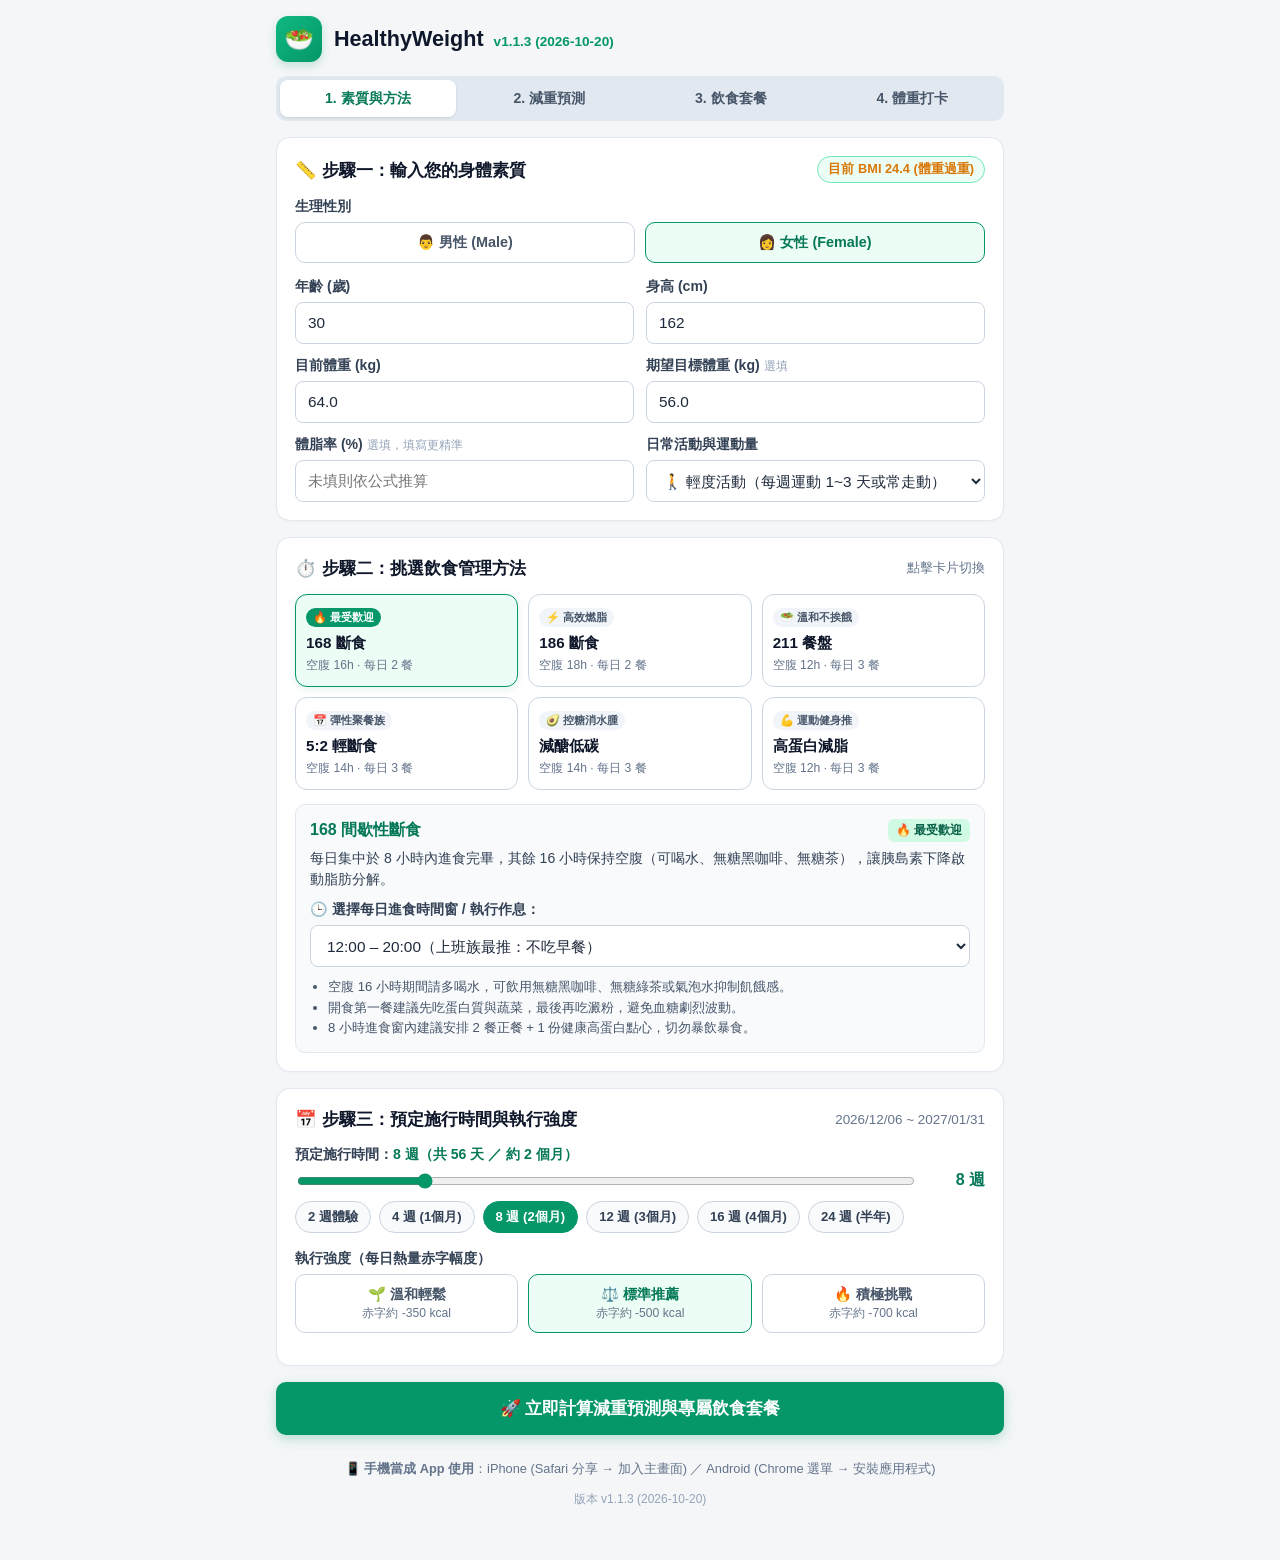
==== web/index.html @ 0891aa1e "style: 精簡首頁頂部標題為 HealthyWeight 加版本號 (v1.1.3)" ====
<!DOCTYPE html>
<html lang="zh-Hant">
<head>
  <meta charset="UTF-8" />
  <meta name="viewport" content="width=device-width, initial-scale=1, viewport-fit=cover" />
  <meta name="theme-color" content="#059669" />
  <meta name="apple-mobile-web-app-capable" content="yes" />
  <meta name="apple-mobile-web-app-status-bar-style" content="default" />
  <meta name="description" content="個人化體重飲食管理 App — 輸入身體素質、選擇 168 斷食等飲食法與施行時間，精算減重目標與多元外食自煮套餐" />
  <title>體重飲食管理 HealthyWeight</title>
  <link rel="manifest" href="manifest.webmanifest" />
  <link rel="icon" href="icon.svg" type="image/svg+xml" />
  <link rel="apple-touch-icon" href="icon.svg" />
  <link rel="stylesheet" href="css/app.css" />
</head>
<body>
  <div id="loading" class="loading-overlay hidden">載入飲食資料庫中…</div>

  <div class="app">
    <!-- 頂部品牌與導覽列 -->
    <header class="top-bar">
      <div class="brand-row">
        <div class="brand-logo">🥗</div>
        <div>
          <h1 class="brand-title">HealthyWeight <span id="header-version" class="brand-sub">v1.1.3</span></h1>
        </div>
      </div>

      <nav class="nav-tabs" aria-label="功能切換">
        <button type="button" class="nav-tab active" data-tab="setup">1. 素質與方法</button>
        <button type="button" class="nav-tab" data-tab="result">2. 減重預測</button>
        <button type="button" class="nav-tab" data-tab="meals">3. 飲食套餐</button>
        <button type="button" class="nav-tab" data-tab="tracker">4. 體重打卡</button>
      </nav>
    </header>

    <!-- ==================== 畫面 1：輸入身體素質與挑選飲食方法 ==================== -->
    <section id="screen-setup" class="screen">
      <!-- 卡片 A：使用者身體素質 -->
      <div class="card">
        <div class="card-title-row">
          <h2 class="card-title">📏 步驟一：輸入您的身體素質</h2>
          <span id="live-bmi-badge" class="status-badge">BMI --</span>
        </div>

        <label class="field-label">生理性別</label>
        <div class="toggle-row">
          <label>
            <input type="radio" name="gender" value="male" />
            <span class="toggle-card">👨 男性 (Male)</span>
          </label>
          <label>
            <input type="radio" name="gender" value="female" checked />
            <span class="toggle-card">👩 女性 (Female)</span>
          </label>
        </div>

        <div class="form-grid-2">
          <div class="field-group">
            <label class="field-label" for="input-age">年齡 (歲)</label>
            <input type="number" id="input-age" class="text-input" min="14" max="95" value="30" />
          </div>
          <div class="field-group">
            <label class="field-label" for="input-height">身高 (cm)</label>
            <input type="number" id="input-height" class="text-input" min="120" max="220" step="0.5" value="162" />
          </div>
          <div class="field-group">
            <label class="field-label" for="input-weight">目前體重 (kg)</label>
            <input type="number" id="input-weight" class="text-input" min="35" max="200" step="0.1" value="64.0" />
          </div>
          <div class="field-group">
            <label class="field-label" for="input-target-weight">期望目標體重 (kg) <span class="opt-tag">選填</span></label>
            <input type="number" id="input-target-weight" class="text-input" min="35" max="180" step="0.1" value="56.0" placeholder="例如 56" />
          </div>
        </div>

        <div class="form-grid-2" style="margin-top: 12px">
          <div class="field-group">
            <label class="field-label" for="input-bodyfat">體脂率 (%) <span class="opt-tag">選填，填寫更精準</span></label>
            <input type="number" id="input-bodyfat" class="text-input" min="5" max="60" step="0.5" placeholder="未填則依公式推算" />
          </div>
          <div class="field-group">
            <label class="field-label" for="select-activity">日常活動與運動量</label>
            <select id="select-activity" class="select-input">
              <option value="1.2">🪑 久坐不動（辦公室工作、幾乎不運動）</option>
              <option value="1.375" selected>🚶 輕度活動（每週運動 1~3 天或常走動）</option>
              <option value="1.55">🏃 中度運動（每週運動 3~5 天）</option>
              <option value="1.725">🏋️ 高度運動（每週高強度訓練 6~7 天）</option>
              <option value="1.9">🔥 極高強度（勞力工作或每日雙倍訓練）</option>
            </select>
          </div>
        </div>
      </div>

      <!-- 卡片 B：挑選飲食管理方法 -->
      <div class="card">
        <div class="card-title-row">
          <h2 class="card-title">⏱️ 步驟二：挑選飲食管理方法</h2>
          <span class="hint-text">點擊卡片切換</span>
        </div>

        <div id="method-cards-grid" class="method-cards-grid">
          <!-- 由 JS 動態渲染 6 大飲食法卡片 (168, 186, 211, 5:2, 低碳, 高蛋白) -->
        </div>

        <!-- 所選飲食法詳細說明與進食時間窗選擇 -->
        <div id="method-detail-box" class="method-detail-box">
          <div class="method-detail-header">
            <span id="method-detail-title" class="method-detail-title">168 間歇性斷食</span>
            <span id="method-detail-badge" class="method-badge">🔥 最受歡迎</span>
          </div>
          <p id="method-detail-summary" class="method-detail-summary"></p>

          <div class="field-group" style="margin-top:10px">
            <label class="field-label" for="select-eating-window">🕒 選擇每日進食時間窗 / 執行作息：</label>
            <select id="select-eating-window" class="select-input"></select>
          </div>

          <ul id="method-tips-list" class="method-tips-list"></ul>
        </div>
      </div>

      <!-- 卡片 C：預定施行時間與減重強度 -->
      <div class="card">
        <div class="card-title-row">
          <h2 class="card-title">📅 步驟三：預定施行時間與執行強度</h2>
          <span id="duration-date-range" class="pool-text" style="margin:0"></span>
        </div>

        <label class="field-label" for="duration-slider">預定施行時間：<strong id="duration-label-text" class="highlight-num">8 週（約 56 天 / 2 個月）</strong></label>
        <div class="slider-row">
          <input type="range" id="duration-slider" min="1" max="36" value="8" step="1" />
          <span id="duration-weeks-badge">8 週</span>
        </div>

        <div class="preset-row" style="margin-top: 10px; margin-bottom: 16px">
          <button type="button" class="duration-chip" data-weeks="2">2 週體驗</button>
          <button type="button" class="duration-chip" data-weeks="4">4 週 (1個月)</button>
          <button type="button" class="duration-chip active" data-weeks="8">8 週 (2個月)</button>
          <button type="button" class="duration-chip" data-weeks="12">12 週 (3個月)</button>
          <button type="button" class="duration-chip" data-weeks="16">16 週 (4個月)</button>
          <button type="button" class="duration-chip" data-weeks="24">24 週 (半年)</button>
        </div>

        <label class="field-label">執行強度（每日熱量赤字幅度）</label>
        <div class="toggle-row toggle-row-3">
          <label>
            <input type="radio" name="intensity" value="gentle" />
            <span class="toggle-card">🌱 溫和輕鬆<br /><small>赤字約 -350 kcal</small></span>
          </label>
          <label>
            <input type="radio" name="intensity" value="standard" checked />
            <span class="toggle-card">⚖️ 標準推薦<br /><small>赤字約 -500 kcal</small></span>
          </label>
          <label>
            <input type="radio" name="intensity" value="aggressive" />
            <span class="toggle-card">🔥 積極挑戰<br /><small>赤字約 -700 kcal</small></span>
          </label>
        </div>
      </div>

      <button type="button" id="calculate-btn" class="btn-primary btn-large">
        🚀 立即計算減重預測與專屬飲食套餐
      </button>
    </section>

    <!-- ==================== 畫面 2：減重數值預測與代謝分析 ==================== -->
    <section id="screen-result" class="screen hidden">
      <!-- 頂部核心成果英雄卡 -->
      <div class="hero-result-card">
        <div class="hero-top-row">
          <span id="res-method-pill" class="hero-pill">168 間歇性斷食 · 施行 8 週</span>
          <button type="button" id="edit-profile-btn" class="btn-ghost-light">✏️ 修改條件</button>
        </div>

        <div class="hero-main-grid">
          <div class="hero-stat-main">
            <span class="hero-label">預定時間預計可減重</span>
            <div id="res-weight-loss" class="hero-big-number">-4.2 kg</div>
            <span id="res-weight-change-text" class="hero-sub">64.0 kg ➔ 59.8 kg</span>
          </div>

          <div class="hero-stat-side">
            <div class="hero-mini-item">
              <span class="mini-label">BMI 體態變化</span>
              <strong id="res-bmi-change" class="mini-val">24.4 ➔ 22.8</strong>
            </div>
            <div class="hero-mini-item">
              <span class="mini-label">預計減少腰圍 / 體脂</span>
              <strong id="res-waist-change" class="mini-val">約 -4.0 cm</strong>
            </div>
            <div class="hero-mini-item">
              <span class="mini-label">距離目標體重評估</span>
              <strong id="res-goal-eta" class="mini-val">--</strong>
            </div>
          </div>
        </div>
      </div>

      <!-- 四大關鍵代謝數據卡片 -->
      <div class="metrics-grid-4">
        <div class="metric-card">
          <span class="metric-label">🔥 基礎代謝 (BMR)</span>
          <strong id="res-bmr" class="metric-value">1,350</strong>
          <span class="metric-unit">kcal / 日 (躺著也消耗)</span>
        </div>
        <div class="metric-card">
          <span class="metric-label">⚡ 每日總消耗 (TDEE)</span>
          <strong id="res-tdee" class="metric-value">1,856</strong>
          <span class="metric-unit">kcal / 日 (維持體重)</span>
        </div>
        <div class="metric-card highlight">
          <span class="metric-label">🎯 建議每日攝取</span>
          <strong id="res-target-kcal" class="metric-value">1,380</strong>
          <span id="res-deficit-tag" class="metric-unit">每日赤字 -476 kcal</span>
        </div>
        <div class="metric-card">
          <span class="metric-label">💧 建議每日飲水</span>
          <strong id="res-water" class="metric-value">2,240</strong>
          <span id="res-water-cups" class="metric-unit">ml / 日 (約 8 杯水)</span>
        </div>
      </div>

      <div id="res-safety-notice" class="safety-banner hidden"></div>

      <!-- 24小時斷食與進食時間軸卡片 -->
      <div class="card">
        <div class="card-title-row">
          <h2 class="card-title">🕒 一日 24 小時斷食與進食作息時間軸</h2>
          <span id="fasting-live-status" class="status-badge">目前時段狀態</span>
        </div>
        <p id="res-window-desc" class="pool-text" style="margin-top:0"></p>
        <div id="timeline-bar" class="timeline-bar"></div>
        <div class="timeline-ticks">
          <span>00:00</span>
          <span>06:00</span>
          <span>12:00</span>
          <span>18:00</span>
          <span>24:00</span>
        </div>
      </div>

      <!-- 三大營養素分配卡片 -->
      <div class="card">
        <div class="card-title-row">
          <h2 class="card-title">🥩 每日三大營養素 (Macros) 建議攝取目標</h2>
          <span id="res-macro-ratio-text" class="pool-text" style="margin:0">P 30% / C 40% / F 30%</span>
        </div>

        <div class="macro-bars">
          <div class="macro-row">
            <div class="macro-info">
              <span class="macro-name">🥩 蛋白質 (Protein) — 保肌燃脂關鍵</span>
              <strong id="res-macro-p" class="macro-grams">104 g (416 kcal)</strong>
            </div>
            <div class="progress-track"><div id="bar-macro-p" class="progress-fill fill-p" style="width:30%"></div></div>
          </div>

          <div class="macro-row">
            <div class="macro-info">
              <span class="macro-name">🍠 碳水化合物 (Carbs) — 優選原型全穀</span>
              <strong id="res-macro-c" class="macro-grams">138 g (552 kcal)</strong>
            </div>
            <div class="progress-track"><div id="bar-macro-c" class="progress-fill fill-c" style="width:40%"></div></div>
          </div>

          <div class="macro-row">
            <div class="macro-info">
              <span class="macro-name">🥑 健康脂肪 (Fat) — 荷爾蒙與飽足感</span>
              <strong id="res-macro-f" class="macro-grams">46 g (414 kcal)</strong>
            </div>
            <div class="progress-track"><div id="bar-macro-f" class="progress-fill fill-f" style="width:30%"></div></div>
          </div>
        </div>
      </div>

      <!-- 階段性減重曲線預測圖與週次里程碑 -->
      <div class="card">
        <div class="card-title-row">
          <h2 class="card-title">📉 預定時間體重下降預測曲線</h2>
          <span class="pool-text" style="margin:0">含初期肝醣水分排出與穩定減脂期模擬</span>
        </div>
        <div id="weight-chart-container" class="chart-container"></div>

        <details class="milestone-details">
          <summary>📋 展開查看逐週體重里程碑明細表</summary>
          <div class="table-scroll">
            <table class="milestone-table">
              <thead>
                <tr>
                  <th>週次</th>
                  <th>預計日期</th>
                  <th>預估體重</th>
                  <th>累計減重</th>
                  <th>預估 BMI</th>
                </tr>
              </thead>
              <tbody id="milestone-tbody"></tbody>
            </table>
          </div>
        </details>
      </div>

      <div class="btn-row">
        <button type="button" id="back-to-setup-btn" class="btn-secondary">⬅️ 重新調整條件</button>
        <button type="button" id="go-to-meals-btn" class="btn-primary">🍱 查看推薦飲食套餐 ➡️</button>
      </div>
    </section>

    <!-- ==================== 畫面 3：多種飲食套餐選擇與自由混搭 ==================== -->
    <section id="screen-meals" class="screen hidden">
      <!-- 📸 AI 拍照與外食熱量計算卡片 -->
      <div class="card ai-food-card">
        <div class="card-title-row">
          <div>
            <h2 class="card-title">📸 同事外食／聚餐救星：AI 拍照算卡路里</h2>
            <p class="pool-text" style="margin:3px 0 0">外食無法照套餐吃？拍下眼前的便當、聚餐或直接輸入菜名，AI 立即精算熱量並給您當下減脂微調與下一餐補救建議！</p>
          </div>
          <span class="status-badge">🤖 Gemini Vision AI</span>
        </div>

        <!-- 拍照與相簿上傳按鈕列 -->
        <input type="file" id="ai-camera-input" class="hidden" accept="image/*" capture="environment" />
        <input type="file" id="ai-gallery-input" class="hidden" accept="image/*" />

        <div class="ai-upload-row">
          <button type="button" id="ai-camera-btn" class="btn-primary ai-upload-btn">
            📷 開啟相機拍照
          </button>
          <button type="button" id="ai-gallery-btn" class="btn-secondary ai-upload-btn">
            🖼️ 從相簿選照片
          </button>
        </div>

        <!-- 即時相機觀景窗 (WebRTC getUserMedia) -->
        <div id="ai-camera-live-wrap" class="ai-camera-live-wrap hidden">
          <video id="ai-camera-video" autoplay playsinline muted></video>
          <div class="ai-camera-controls">
            <button type="button" id="ai-switch-cam-btn" class="btn-secondary ai-cam-ctrl-btn">🔄 切換鏡頭</button>
            <button type="button" id="ai-snap-btn" class="btn-primary ai-cam-snap-btn">📸 拍下餐點</button>
            <button type="button" id="ai-close-cam-btn" class="btn-secondary ai-cam-ctrl-btn">✕ 關閉</button>
          </div>
        </div>

        <!-- 照片預覽區 -->
        <div id="ai-image-preview-wrap" class="ai-image-preview-wrap hidden">
          <img id="ai-image-preview" src="" alt="餐點預覽圖" />
          <button type="button" id="ai-remove-image-btn" class="ai-remove-img-btn">✕ 移除照片</button>
        </div>

        <!-- 文字補充或無照片直接描述外食 -->
        <div class="field-group" style="margin-top:12px">
          <label class="field-label" for="ai-food-note">💬 補充說明外食內容（或沒拍照直接輸入菜色與份量）：</label>
          <input type="text" id="ai-food-note" class="text-input" placeholder="例如：跟同事吃泰式簡餐，打拋豬飯吃一半、炸雞去皮、配無糖綠茶" />
        </div>

        <div class="preset-row" style="margin-top:8px;margin-bottom:12px">
          <button type="button" class="preset-chip ai-quick-note" data-note="台式炸排骨便當（白飯只吃一半、排骨去皮、配三樣炒青菜）">🍱 排骨便當飯半碗</button>
          <button type="button" class="preset-chip ai-quick-note" data-note="同事聚餐日式涮涮鍋（梅花豬肉一盤、大量蔬菜豆腐、不吃加工火鍋料、冬粉半把）">🍲 聚餐涮涮鍋</button>
          <button type="button" class="preset-chip ai-quick-note" data-note="紅燒牛肉麵一碗（湯只喝三口、加點燙青菜與滷海帶豆干）">🍜 牛肉麵不喝湯</button>
          <button type="button" class="preset-chip ai-quick-note" data-note="早餐店里肌豬排蛋吐司不抹美乃滋＋大杯無糖豆漿">🥪 早餐店豬排蛋</button>
        </div>

        <button type="button" id="ai-analyze-btn" class="btn-primary" style="width:100%">
          ✨ 立即請 AI 分析這餐熱量與外食調整建議
        </button>

        <!-- AI 分析載入狀態 -->
        <div id="ai-loading-box" class="ai-loading-box hidden">
          <span class="ai-spinner"></span>
          <span id="ai-loading-text">🤖 AI 營養師正在辨識食物品項與估算熱量中（約 2~4 秒）…</span>
        </div>

        <!-- AI 分析錯誤提示 -->
        <div id="ai-error-box" class="safety-banner hidden" style="margin-top:12px;margin-bottom:0"></div>

        <!-- AI 分析結果面板 -->
        <div id="ai-result-panel" class="ai-result-panel hidden">
          <div class="ai-result-header">
            <div>
              <span id="ai-res-fit" class="ai-fit-badge">🟡 需微調份量</span>
              <h3 id="ai-res-title" class="ai-res-title">外食餐點分析</h3>
            </div>
            <div class="plan-kcal-badge">
              <span id="ai-res-kcal" class="plan-kcal-num">0 kcal</span>
              <span id="ai-res-pct" class="plan-macro-sub">佔今日目標 0%</span>
            </div>
          </div>

          <div class="ai-macro-grid">
            <div class="ai-macro-box">
              <span>🥩 蛋白質</span>
              <strong id="ai-res-p">0g</strong>
            </div>
            <div class="ai-macro-box">
              <span>🍠 碳水化合物</span>
              <strong id="ai-res-c">0g</strong>
            </div>
            <div class="ai-macro-box">
              <span>🥑 脂肪</span>
              <strong id="ai-res-f">0g</strong>
            </div>
          </div>

          <!-- 逐項食物明細 -->
          <div class="ai-items-wrap">
            <div class="sub-heading" style="margin-top:0">🔍 AI 辨識食材與熱量拆解：</div>
            <div id="ai-res-items" class="ai-items-list"></div>
          </div>

          <!-- AI 當下減脂微調與下一餐補救建議 -->
          <div class="ai-advice-box">
            <div class="ai-advice-item">
              <strong>💡 當下聰明吃法微調：</strong>
              <p id="ai-res-coach-tip"></p>
            </div>
            <div class="ai-advice-item" style="margin-top:8px">
              <strong>🍽️ 下一餐補救與今日剩餘配額建議：</strong>
              <p id="ai-res-next-meal"></p>
            </div>
          </div>

          <div class="plan-actions-row">
            <button type="button" id="ai-add-to-tray-btn" class="btn-secondary">
              ➕ 加入下方「今日餐盤累計」
            </button>
            <button type="button" id="ai-add-to-log-btn" class="btn-primary">
              ✍️ 帶入今日體重飲食打卡
            </button>
          </div>
        </div>

        <!-- API 金鑰與歷史紀錄折疊區 -->
        <div class="ai-footer-row">
          <details class="ai-settings-details">
            <summary>🔑 API 金鑰設定與最近外食分析紀錄</summary>
            <div class="ai-settings-body">
              <label class="field-label" for="ai-api-key-input">Gemini API Key（已內建預設金鑰，亦可自行更換並存於此裝置）：</label>
              <div class="ai-key-row">
                <input type="password" id="ai-api-key-input" class="text-input" placeholder="已自動啟用預設 API Key（若需更換請貼上）" />
                <button type="button" id="ai-save-key-btn" class="btn-secondary">儲存金鑰</button>
              </div>
              <p id="ai-key-status" class="pool-text" style="margin:6px 0 10px">✅ 目前已啟用內建 API Key，可直接拍照或輸入文字分析。</p>

              <div class="sub-heading">🕘 最近 AI 外食分析紀錄（點擊可重新載入）：</div>
              <div id="ai-history-list" class="ai-history-list"></div>
            </div>
          </details>
        </div>
      </div>

      <div class="card meal-header-card">
        <div class="meal-header-top">
          <div>
            <h2 class="card-title" style="margin-bottom:4px">🍱 專屬減脂飲食套餐推薦</h2>
            <p id="meal-target-summary" class="pool-text" style="margin:0">
              依據您的目標熱量 <strong>1,380 kcal</strong> 與 <strong>168 斷食</strong> 為您自動換算份量建議
            </p>
          </div>
          <button type="button" id="random-meal-btn" class="btn-secondary">🎲 隨機換一組</button>
        </div>

        <!-- 套餐分類篩選器 -->
        <div class="category-filter-row" id="meal-category-filters">
          <button type="button" class="cat-chip active" data-cat="recommended">⭐ 適合此飲食法</button>
          <button type="button" class="cat-chip" data-cat="all">全部套餐</button>
          <button type="button" class="cat-chip" data-cat="convenience">🏪 超商外食</button>
          <button type="button" class="cat-chip" data-cat="eatout">🍱 便當/滷味</button>
          <button type="button" class="cat-chip" data-cat="homecook">🍳 自煮料理</button>
          <button type="button" class="cat-chip" data-cat="veggie">🌱 蔬食高纖</button>
        </div>
      </div>

      <!-- 套餐卡片列表 -->
      <div id="meal-plans-list" class="meal-plans-list"></div>

      <!-- 自由混搭一日餐盤計算機 -->
      <div class="card">
        <div class="card-title-row">
          <h2 class="card-title">🔧 自訂自由混搭一日餐盤（即時算熱量）</h2>
          <button type="button" id="clear-custom-meal-btn" class="btn-ghost">清空重選</button>
        </div>
        <p class="pool-text" style="margin-top:0">不吃固定套餐？點選下方常見台灣外食／超商單品，自由湊出符合您今日目標熱量的組合：</p>

        <div class="custom-builder-summary">
          <div>
            <span>已選總熱量：</span>
            <strong id="custom-total-kcal" class="highlight-num">0</strong>
            <span id="custom-target-compare"> / 目標 1380 kcal</span>
          </div>
          <div class="custom-macro-pills">
            <span id="custom-total-p">蛋白質 0g</span>
            <span id="custom-total-c">碳水 0g</span>
            <span id="custom-total-f">脂肪 0g</span>
          </div>
        </div>

        <div class="custom-food-sections">
          <div>
            <h3 class="sub-heading">🥩 優質蛋白質（點擊加入 +1）</h3>
            <div id="custom-proteins-list" class="food-chip-grid"></div>
          </div>
          <div>
            <h3 class="sub-heading">🍠 複合好澱粉與水果（點擊加入 +1）</h3>
            <div id="custom-carbs-list" class="food-chip-grid"></div>
          </div>
          <div>
            <h3 class="sub-heading">🥗 蔬菜、高纖與好油脂（點擊加入 +1）</h3>
            <div id="custom-veggies-list" class="food-chip-grid"></div>
          </div>
        </div>

        <div id="custom-selected-tray" class="custom-selected-tray hidden">
          <div class="tray-title">🍽️ 目前餐盤已選清單（點擊項目可移除）：</div>
          <div id="custom-tray-items" class="tray-items"></div>
        </div>
      </div>
    </section>

    <!-- ==================== 畫面 4：每日體重與飲食打卡追蹤 ==================== -->
    <section id="screen-tracker" class="screen hidden">
      <div class="card">
        <div class="card-title-row">
          <h2 class="card-title">📊 每日體重與飲食執行打卡</h2>
          <span class="pool-text" style="margin:0">資料自動保存在此裝置瀏覽器</span>
        </div>

        <div class="form-grid-3">
          <div class="field-group">
            <label class="field-label" for="log-date">日期</label>
            <input type="date" id="log-date" class="text-input" />
          </div>
          <div class="field-group">
            <label class="field-label" for="log-weight">當日體重 (kg)</label>
            <input type="number" id="log-weight" class="text-input" step="0.1" min="30" max="200" placeholder="例如 63.5" />
          </div>
          <div class="field-group">
            <label class="field-label" for="log-status">飲食/斷食執行狀況</label>
            <select id="log-status" class="select-input">
              <option value="✅ 完美達標">✅ 完美達標（完成斷食與控卡）</option>
              <option value="👍 大致達標">👍 大致達標（微幅超標但健康）</option>
              <option value="🎉 聚餐彈性日">🎉 聚餐彈性日（開心聚餐明日繼續）</option>
            </select>
          </div>
        </div>

        <div class="field-group" style="margin-top:10px">
          <label class="field-label" for="log-note">飲食備忘 / 今日吃了哪套菜單（選填）</label>
          <input type="text" id="log-note" class="text-input" placeholder="例如：168超商套餐A、喝水 2500ml、快走30分鐘" />
        </div>

        <button type="button" id="add-log-btn" class="btn-primary" style="width:100%;margin-top:12px">
          ➕ 儲存今日體重與飲食紀錄
        </button>
      </div>

      <div class="card">
        <div class="card-title-row">
          <h2 class="card-title">🗂️ 歷史打卡紀錄</h2>
          <button type="button" id="clear-logs-btn" class="btn-ghost">🗑️ 清除全部紀錄</button>
        </div>
        <div id="tracker-stats-summary" class="tracker-stats-summary"></div>
        <div id="tracker-logs-list" class="tracker-logs-list"></div>
      </div>
    </section>

    <!-- 採買清單彈窗 Modal -->
    <div id="shopping-modal" class="modal-backdrop hidden">
      <div class="modal-card">
        <div class="modal-header">
          <h3 id="modal-plan-title" style="margin:0">🛒 套餐採買與外食準備清單</h3>
          <button type="button" id="modal-close-btn" class="btn-ghost">✕</button>
        </div>
        <p class="pool-text">勾選您已準備好的食材，或點擊下方按鈕複製到手機備忘錄／LINE：</p>
        <ul id="modal-shopping-list" class="shopping-checklist"></ul>
        <div class="btn-row">
          <button type="button" id="copy-shopping-btn" class="btn-primary">📋 複製採買清單文字</button>
          <button type="button" id="modal-ok-btn" class="btn-secondary">關閉</button>
        </div>
      </div>
    </div>

    <footer class="footer">
      <p class="install-hint">
        📱 <strong>手機當成 App 使用</strong>：iPhone (Safari 分享 → 加入主畫面) ／ Android (Chrome 選單 → 安裝應用程式)
      </p>
      <p id="app-version" class="app-version"></p>
    </footer>
  </div>

  <script type="module" src="js/app.js?v=1.1.3"></script>
</body>
</html>
---- web/css/app.css ----
:root {
  --bg: #f4f6f8;
  --card: #ffffff;
  --text: #1e293b;
  --muted: #64748b;
  --primary: #059669;
  --primary-dark: #047857;
  --primary-light: #ecfdf5;
  --primary-border: #6ee7b7;
  --accent: #2563eb;
  --border: #e2e8f0;
  --warn-bg: #fffbeb;
  --warn-fg: #b45309;
  --ok-bg: #dcfce7;
  --ok-fg: #15803d;
}

* {
  box-sizing: border-box;
}

html,
body {
  margin: 0;
  padding: 0;
  min-height: 100%;
  font-family: -apple-system, BlinkMacSystemFont, 'Segoe UI', 'Microsoft JhengHei', sans-serif;
  background: var(--bg);
  color: var(--text);
  -webkit-tap-highlight-color: transparent;
}

.hidden {
  display: none !important;
}

.app {
  max-width: 760px;
  margin: 0 auto;
  padding: 16px 16px 40px;
  min-height: 100dvh;
}

/* 頂部標題與導覽列 */
.top-bar {
  margin-bottom: 16px;
}

.brand-row {
  display: flex;
  align-items: center;
  gap: 12px;
  margin-bottom: 14px;
}

.brand-logo {
  width: 46px;
  height: 46px;
  border-radius: 12px;
  background: linear-gradient(135deg, #10b981, #059669);
  display: flex;
  align-items: center;
  justify-content: center;
  font-size: 1.5rem;
  box-shadow: 0 4px 10px rgba(5, 150, 105, 0.2);
}

.brand-title {
  margin: 0;
  font-size: 1.35rem;
  font-weight: 800;
  color: #0f172a;
}

.brand-sub {
  font-size: 0.85rem;
  font-weight: 600;
  color: var(--primary);
  margin-left: 4px;
}

.brand-desc {
  margin: 2px 0 0;
  font-size: 0.82rem;
  color: var(--muted);
}

.nav-tabs {
  display: grid;
  grid-template-columns: repeat(4, 1fr);
  gap: 6px;
  background: #e2e8f0;
  padding: 4px;
  border-radius: 10px;
}

.nav-tab {
  border: none;
  background: transparent;
  color: #475569;
  font-weight: 700;
  font-size: 0.88rem;
  padding: 9px 6px;
  border-radius: 8px;
  cursor: pointer;
  transition: all 0.15s ease;
}

.nav-tab.active {
  background: #ffffff;
  color: var(--primary-dark);
  box-shadow: 0 1px 3px rgba(0, 0, 0, 0.1);
}

/* 卡片通用樣式 */
.card {
  background: var(--card);
  border: 1px solid var(--border);
  border-radius: 14px;
  padding: 18px;
  margin-bottom: 16px;
  box-shadow: 0 1px 3px rgba(15, 23, 42, 0.03);
}

.compact-card {
  padding: 12px 16px;
}

.card-title-row {
  display: flex;
  justify-content: space-between;
  align-items: center;
  gap: 8px;
  margin-bottom: 14px;
  flex-wrap: wrap;
}

.card-title {
  margin: 0;
  font-size: 1.08rem;
  font-weight: 800;
  color: #0f172a;
}

.hint-text {
  font-size: 0.8rem;
  color: var(--muted);
}

.status-badge {
  font-size: 0.8rem;
  font-weight: 700;
  padding: 4px 10px;
  border-radius: 999px;
  background: var(--primary-light);
  color: var(--primary-dark);
  border: 1px solid var(--primary-border);
}

/* 預設快速晶片按鈕 */
.preset-row {
  display: flex;
  flex-wrap: wrap;
  gap: 8px;
  margin-top: 8px;
}

.preset-chip,
.duration-chip,
.cat-chip {
  border: 1px solid #cbd5e1;
  background: #f8fafc;
  color: #334155;
  font-size: 0.82rem;
  font-weight: 600;
  padding: 6px 12px;
  border-radius: 999px;
  cursor: pointer;
  transition: all 0.15s ease;
}

.preset-chip:hover,
.duration-chip:hover,
.cat-chip:hover {
  border-color: var(--primary);
  color: var(--primary-dark);
  background: var(--primary-light);
}

.duration-chip.active,
.cat-chip.active {
  background: var(--primary);
  border-color: var(--primary);
  color: #ffffff;
}

/* 表單與欄位 */
label.field-label {
  display: block;
  font-size: 0.88rem;
  font-weight: 600;
  color: #334155;
  margin-bottom: 6px;
}

.opt-tag {
  font-weight: 400;
  font-size: 0.78rem;
  color: #94a3b8;
}

.form-grid-2 {
  display: grid;
  grid-template-columns: 1fr 1fr;
  gap: 12px;
}

.form-grid-3 {
  display: grid;
  grid-template-columns: repeat(3, 1fr);
  gap: 12px;
}

@media (max-width: 560px) {
  .form-grid-2,
  .form-grid-3 {
    grid-template-columns: 1fr;
  }
  .nav-tab {
    font-size: 0.78rem;
    padding: 8px 4px;
  }
}

.text-input,
.select-input {
  width: 100%;
  height: 42px;
  padding: 0 12px;
  font-size: 0.96rem;
  border-radius: 8px;
  border: 1.5px solid #cbd5e1;
  background: #fff;
  color: var(--text);
  font-family: inherit;
}

.text-input:focus,
.select-input:focus {
  outline: none;
  border-color: var(--primary);
  box-shadow: 0 0 0 3px rgba(5, 150, 105, 0.12);
}

/* 切換卡片 Radio */
.toggle-row {
  display: grid;
  grid-template-columns: 1fr 1fr;
  gap: 10px;
  margin-bottom: 14px;
}

.toggle-row-3 {
  grid-template-columns: repeat(3, 1fr);
}

@media (max-width: 520px) {
  .toggle-row-3 {
    grid-template-columns: 1fr;
  }
}

.toggle-row input {
  position: absolute;
  opacity: 0;
  pointer-events: none;
}

.toggle-card {
  display: block;
  text-align: center;
  padding: 10px 8px;
  border-radius: 10px;
  border: 1.5px solid #cbd5e1;
  background: #fff;
  color: #475569;
  font-weight: 700;
  font-size: 0.9rem;
  cursor: pointer;
  transition: all 0.15s ease;
}

.toggle-card small {
  font-weight: 500;
  font-size: 0.76rem;
  color: #64748b;
}

.toggle-row input:checked + .toggle-card {
  background: var(--primary-light);
  border-color: var(--primary);
  color: var(--primary-dark);
}

/* 飲食管理方法 6 格卡片 */
.method-cards-grid {
  display: grid;
  grid-template-columns: repeat(3, 1fr);
  gap: 10px;
  margin-bottom: 14px;
}

@media (max-width: 600px) {
  .method-cards-grid {
    grid-template-columns: repeat(2, 1fr);
  }
}

.method-card {
  border: 1.5px solid #cbd5e1;
  border-radius: 12px;
  padding: 12px 10px;
  background: #ffffff;
  cursor: pointer;
  text-align: left;
  transition: all 0.15s ease;
  position: relative;
}

.method-card:hover {
  border-color: #34d399;
}

.method-card.active {
  background: var(--primary-light);
  border-color: var(--primary);
  box-shadow: 0 2px 8px rgba(5, 150, 105, 0.12);
}

.method-card-badge {
  display: inline-block;
  font-size: 0.7rem;
  font-weight: 700;
  padding: 2px 7px;
  border-radius: 999px;
  background: #f1f5f9;
  color: #475569;
  margin-bottom: 6px;
}

.method-card.active .method-card-badge {
  background: #059669;
  color: #ffffff;
}

.method-card-name {
  font-size: 0.95rem;
  font-weight: 800;
  color: #0f172a;
  margin-bottom: 3px;
}

.method-card-meta {
  font-size: 0.76rem;
  color: #64748b;
}

.method-detail-box {
  background: #f8fafc;
  border: 1px solid #e2e8f0;
  border-radius: 10px;
  padding: 14px;
}

.method-detail-header {
  display: flex;
  justify-content: space-between;
  align-items: center;
  margin-bottom: 6px;
}

.method-detail-title {
  font-weight: 800;
  font-size: 1rem;
  color: var(--primary-dark);
}

.method-badge {
  font-size: 0.75rem;
  font-weight: 700;
  padding: 3px 8px;
  border-radius: 6px;
  background: #d1fae5;
  color: #065f46;
}

.method-detail-summary {
  margin: 0;
  font-size: 0.88rem;
  color: #334155;
  line-height: 1.5;
}

.method-tips-list {
  margin: 10px 0 0;
  padding-left: 18px;
  font-size: 0.82rem;
  color: #475569;
  line-height: 1.55;
}

/* 滑桿 */
.slider-row {
  display: flex;
  align-items: center;
  gap: 14px;
}

.slider-row input[type='range'] {
  flex: 1;
  accent-color: var(--primary);
}

#duration-weeks-badge {
  font-weight: 800;
  color: var(--primary-dark);
  min-width: 54px;
  text-align: right;
}

.highlight-num {
  color: var(--primary-dark);
  font-weight: 800;
}

.pool-text {
  font-size: 0.84rem;
  color: var(--muted);
}

/* 按鈕 */
button {
  font-family: inherit;
  cursor: pointer;
  border-radius: 10px;
  font-size: 0.95rem;
}

.btn-primary {
  background: var(--primary);
  color: #ffffff;
  border: none;
  padding: 12px 18px;
  font-weight: 700;
  transition: background 0.15s ease;
}

.btn-primary:hover {
  background: var(--primary-dark);
}

.btn-large {
  width: 100%;
  padding: 15px 20px;
  font-size: 1.05rem;
  box-shadow: 0 4px 12px rgba(5, 150, 105, 0.25);
}

.btn-secondary {
  background: #ffffff;
  color: #334155;
  border: 1.5px solid #cbd5e1;
  padding: 10px 16px;
  font-weight: 600;
}

.btn-secondary:hover {
  background: #f8fafc;
  border-color: #94a3b8;
}

.btn-ghost {
  background: transparent;
  border: none;
  color: #64748b;
  font-weight: 600;
  padding: 6px 10px;
  font-size: 0.85rem;
}

.btn-ghost:hover {
  color: #0f172a;
  background: #f1f5f9;
}

.btn-row {
  display: grid;
  grid-template-columns: 1fr 1fr;
  gap: 12px;
  margin-top: 16px;
}

/* ==================== 畫面 2：減重預測英雄卡與指標 ==================== */
.hero-result-card {
  background: linear-gradient(135deg, #065f46 0%, #059669 60%, #10b981 100%);
  color: #ffffff;
  border-radius: 16px;
  padding: 20px;
  margin-bottom: 16px;
  box-shadow: 0 8px 20px rgba(5, 150, 105, 0.22);
}

.hero-top-row {
  display: flex;
  justify-content: space-between;
  align-items: center;
  margin-bottom: 14px;
}

.hero-pill {
  background: rgba(255, 255, 255, 0.2);
  padding: 4px 12px;
  border-radius: 999px;
  font-size: 0.82rem;
  font-weight: 700;
}

.btn-ghost-light {
  background: rgba(255, 255, 255, 0.16);
  color: #ffffff;
  border: 1px solid rgba(255, 255, 255, 0.3);
  padding: 5px 12px;
  font-size: 0.82rem;
  font-weight: 600;
}

.hero-main-grid {
  display: grid;
  grid-template-columns: 1.1fr 1fr;
  gap: 16px;
  align-items: center;
}

@media (max-width: 560px) {
  .hero-main-grid {
    grid-template-columns: 1fr;
  }
}

.hero-label {
  font-size: 0.88rem;
  opacity: 0.9;
}

.hero-big-number {
  font-size: clamp(2.2rem, 7vw, 3rem);
  font-weight: 900;
  line-height: 1.15;
  margin: 4px 0;
}

.hero-sub {
  font-size: 1rem;
  font-weight: 700;
  background: rgba(0, 0, 0, 0.18);
  padding: 4px 10px;
  border-radius: 8px;
  display: inline-block;
}

.hero-stat-side {
  display: flex;
  flex-direction: column;
  gap: 8px;
  background: rgba(255, 255, 255, 0.12);
  padding: 12px 14px;
  border-radius: 12px;
}

.hero-mini-item {
  display: flex;
  justify-content: space-between;
  align-items: center;
  font-size: 0.86rem;
}

.mini-label {
  opacity: 0.88;
}

.mini-val {
  font-weight: 800;
}

/* 4 大代謝數據網格 */
.metrics-grid-4 {
  display: grid;
  grid-template-columns: repeat(4, 1fr);
  gap: 10px;
  margin-bottom: 16px;
}

@media (max-width: 640px) {
  .metrics-grid-4 {
    grid-template-columns: repeat(2, 1fr);
  }
}

.metric-card {
  background: #ffffff;
  border: 1px solid var(--border);
  border-radius: 12px;
  padding: 12px;
  display: flex;
  flex-direction: column;
  gap: 4px;
}

.metric-card.highlight {
  border-color: var(--primary);
  background: var(--primary-light);
}

.metric-label {
  font-size: 0.78rem;
  color: var(--muted);
  font-weight: 700;
}

.metric-value {
  font-size: 1.4rem;
  font-weight: 800;
  color: #0f172a;
}

.metric-card.highlight .metric-value {
  color: var(--primary-dark);
}

.metric-unit {
  font-size: 0.75rem;
  color: #64748b;
}

.safety-banner {
  background: var(--warn-bg);
  color: var(--warn-fg);
  border: 1px solid #fcd34d;
  padding: 10px 14px;
  border-radius: 10px;
  font-size: 0.85rem;
  margin-bottom: 16px;
  line-height: 1.45;
}

/* 24 小時時間軸 */
.timeline-bar {
  display: grid;
  grid-template-columns: repeat(24, 1fr);
  gap: 2px;
  height: 32px;
  border-radius: 8px;
  overflow: hidden;
  margin: 10px 0 6px;
}

.timeline-hour {
  display: flex;
  align-items: center;
  justify-content: center;
  font-size: 0.65rem;
  font-weight: 700;
  position: relative;
}

.timeline-hour.fasting {
  background: #e0f2fe;
  color: #0369a1;
}

.timeline-hour.eating {
  background: #bbf7d0;
  color: #166534;
}

.timeline-hour.now {
  outline: 2px solid #dc2626;
  z-index: 2;
}

.timeline-ticks {
  display: flex;
  justify-content: space-between;
  font-size: 0.75rem;
  color: var(--muted);
}

/* 三大營養素進度條 */
.macro-bars {
  display: flex;
  flex-direction: column;
  gap: 12px;
}

.macro-info {
  display: flex;
  justify-content: space-between;
  font-size: 0.86rem;
  margin-bottom: 5px;
}

.macro-name {
  font-weight: 600;
  color: #334155;
}

.macro-grams {
  color: #0f172a;
}

.progress-track {
  height: 10px;
  background: #f1f5f9;
  border-radius: 999px;
  overflow: hidden;
}

.progress-fill {
  height: 100%;
  border-radius: 999px;
}

.fill-p {
  background: #ef4444;
}

.fill-c {
  background: #f59e0b;
}

.fill-f {
  background: #10b981;
}

/* SVG 減重預測圖表與里程碑表格 */
.chart-container {
  width: 100%;
  background: #f8fafc;
  border-radius: 10px;
  padding: 12px;
  margin-bottom: 10px;
}

.milestone-details summary {
  cursor: pointer;
  font-size: 0.88rem;
  font-weight: 700;
  color: var(--primary-dark);
  padding: 6px 0;
}

.table-scroll {
  max-height: 260px;
  overflow-y: auto;
  margin-top: 8px;
}

.milestone-table {
  width: 100%;
  border-collapse: collapse;
  font-size: 0.84rem;
}

.milestone-table th,
.milestone-table td {
  padding: 8px 10px;
  border-bottom: 1px solid #e2e8f0;
  text-align: left;
}

.milestone-table th {
  background: #f1f5f9;
  color: #475569;
  position: sticky;
  top: 0;
}

/* ==================== 畫面 3：飲食套餐卡片 ==================== */
.meal-header-top {
  display: flex;
  justify-content: space-between;
  align-items: center;
  gap: 12px;
  margin-bottom: 12px;
}

.category-filter-row {
  display: flex;
  flex-wrap: wrap;
  gap: 8px;
}

.meal-plan-card {
  background: #ffffff;
  border: 1.5px solid var(--border);
  border-radius: 14px;
  padding: 18px;
  margin-bottom: 16px;
  transition: border-color 0.15s ease;
}

.meal-plan-card.highlighted-plan {
  border-color: var(--primary);
  box-shadow: 0 4px 14px rgba(5, 150, 105, 0.12);
}

.plan-top-row {
  display: flex;
  justify-content: space-between;
  align-items: flex-start;
  gap: 10px;
  margin-bottom: 10px;
  flex-wrap: wrap;
}

.plan-title {
  margin: 0 0 6px;
  font-size: 1.08rem;
  font-weight: 800;
  color: #0f172a;
}

.plan-tags {
  display: flex;
  flex-wrap: wrap;
  gap: 6px;
}

.plan-tag {
  font-size: 0.74rem;
  font-weight: 600;
  padding: 2px 8px;
  border-radius: 6px;
  background: #f1f5f9;
  color: #475569;
}

.plan-kcal-badge {
  background: var(--primary-light);
  border: 1px solid var(--primary-border);
  color: var(--primary-dark);
  padding: 6px 12px;
  border-radius: 10px;
  text-align: right;
}

.plan-kcal-num {
  font-size: 1.1rem;
  font-weight: 800;
  display: block;
}

.plan-macro-sub {
  font-size: 0.74rem;
  color: #047857;
}

.portion-advice-banner {
  background: #eff6ff;
  border: 1px solid #bfdbfe;
  color: #1e40af;
  padding: 8px 12px;
  border-radius: 8px;
  font-size: 0.83rem;
  margin-bottom: 12px;
  line-height: 1.45;
}

.meals-timeline {
  display: flex;
  flex-direction: column;
  gap: 10px;
}

.meal-slot-box {
  background: #f8fafc;
  border: 1px solid #e2e8f0;
  border-radius: 10px;
  padding: 12px;
}

.meal-slot-header {
  display: flex;
  justify-content: space-between;
  align-items: center;
  margin-bottom: 6px;
  flex-wrap: wrap;
  gap: 6px;
}

.meal-slot-time {
  font-size: 0.78rem;
  font-weight: 700;
  color: var(--primary-dark);
  background: #d1fae5;
  padding: 2px 8px;
  border-radius: 6px;
}

.meal-slot-kcal {
  font-size: 0.8rem;
  font-weight: 700;
  color: #475569;
}

.meal-slot-title {
  font-weight: 800;
  font-size: 0.95rem;
  color: #1e293b;
  margin-bottom: 6px;
}

.meal-items-ul {
  margin: 0;
  padding-left: 18px;
  font-size: 0.84rem;
  color: #334155;
  line-height: 1.5;
}

.plan-actions-row {
  display: flex;
  justify-content: flex-end;
  gap: 8px;
  margin-top: 12px;
}

/* 自由混搭餐盤計算機 */
.custom-builder-summary {
  display: flex;
  justify-content: space-between;
  align-items: center;
  flex-wrap: wrap;
  gap: 10px;
  background: #f0fdf4;
  border: 1px solid #bbf7d0;
  padding: 12px 14px;
  border-radius: 10px;
  margin-bottom: 12px;
}

.custom-macro-pills {
  display: flex;
  gap: 8px;
  font-size: 0.82rem;
  font-weight: 700;
  color: #166534;
}

.sub-heading {
  font-size: 0.88rem;
  font-weight: 700;
  color: #334155;
  margin: 12px 0 8px;
}

.food-chip-grid {
  display: flex;
  flex-wrap: wrap;
  gap: 8px;
}

.food-add-btn {
  background: #ffffff;
  border: 1px solid #cbd5e1;
  border-radius: 8px;
  padding: 7px 10px;
  font-size: 0.81rem;
  color: #1e293b;
  text-align: left;
  transition: all 0.12s ease;
}

.food-add-btn:hover {
  border-color: var(--primary);
  background: var(--primary-light);
}

.food-add-btn small {
  color: var(--muted);
  display: block;
  font-size: 0.72rem;
}

.custom-selected-tray {
  margin-top: 14px;
  padding-top: 12px;
  border-top: 1px dashed #cbd5e1;
}

.tray-title {
  font-size: 0.84rem;
  font-weight: 700;
  margin-bottom: 8px;
  color: #334155;
}

.tray-items {
  display: flex;
  flex-wrap: wrap;
  gap: 6px;
}

.tray-pill {
  background: #e0f2fe;
  color: #0369a1;
  border: 1px solid #bae6fd;
  padding: 5px 10px;
  border-radius: 999px;
  font-size: 0.8rem;
  font-weight: 600;
}

/* 體重打卡紀錄 */
.tracker-stats-summary {
  display: flex;
  gap: 12px;
  flex-wrap: wrap;
  margin-bottom: 12px;
}

.tracker-log-item {
  display: flex;
  justify-content: space-between;
  align-items: center;
  padding: 10px 12px;
  border: 1px solid #e2e8f0;
  border-radius: 10px;
  margin-bottom: 8px;
  background: #f8fafc;
}

/* Modal 彈窗 */
.modal-backdrop {
  position: fixed;
  inset: 0;
  background: rgba(15, 23, 42, 0.55);
  display: flex;
  align-items: center;
  justify-content: center;
  padding: 16px;
  z-index: 100;
}

.modal-card {
  background: #ffffff;
  border-radius: 16px;
  max-width: 480px;
  width: 100%;
  padding: 20px;
  box-shadow: 0 12px 32px rgba(0, 0, 0, 0.2);
}

.modal-header {
  display: flex;
  justify-content: space-between;
  align-items: center;
  margin-bottom: 8px;
}

.shopping-checklist {
  list-style: none;
  padding: 0;
  margin: 12px 0;
  max-height: 260px;
  overflow-y: auto;
}

.shopping-checklist li {
  padding: 8px 10px;
  border-bottom: 1px solid #f1f5f9;
  font-size: 0.9rem;
}

.shopping-checklist label {
  display: flex;
  align-items: center;
  gap: 10px;
  cursor: pointer;
}

/* 頁尾 */
.footer {
  text-align: center;
  margin-top: 24px;
}

.install-hint {
  font-size: 0.8rem;
  color: var(--muted);
  line-height: 1.5;
}

.app-version {
  font-size: 0.75rem;
  color: #94a3b8;
  margin-top: 6px;
}

/* ==================== 📸 AI 拍照算卡路里卡片 ==================== */
.ai-food-card {
  border: 2px solid #34d399;
  background: linear-gradient(180deg, #f0fdf4 0%, #ffffff 38%);
}

.ai-upload-row {
  display: grid;
  grid-template-columns: 1fr 1fr;
  gap: 10px;
  margin-top: 10px;
}

.ai-upload-btn {
  display: flex;
  align-items: center;
  justify-content: center;
  gap: 6px;
  padding: 12px 14px;
}

.ai-camera-live-wrap {
  margin-top: 12px;
  border-radius: 12px;
  overflow: hidden;
  border: 2px solid #059669;
  background: #0f172a;
}

#ai-camera-video {
  width: 100%;
  max-height: 320px;
  object-fit: cover;
  display: block;
  background: #000000;
}

.ai-camera-controls {
  display: flex;
  justify-content: space-between;
  align-items: center;
  gap: 8px;
  padding: 10px 12px;
  background: #1e293b;
}

.ai-cam-snap-btn {
  flex: 1;
  padding: 10px 16px;
  font-size: 0.95rem;
}

.ai-cam-ctrl-btn {
  padding: 8px 12px;
  font-size: 0.82rem;
}

.ai-image-preview-wrap {
  position: relative;
  margin-top: 12px;
  border-radius: 12px;
  overflow: hidden;
  border: 1px solid #cbd5e1;
  background: #0f172a;
  max-height: 280px;
  display: flex;
  align-items: center;
  justify-content: center;
}

.ai-image-preview-wrap img {
  max-width: 100%;
  max-height: 280px;
  object-fit: contain;
  display: block;
}

.ai-remove-img-btn {
  position: absolute;
  top: 8px;
  right: 8px;
  background: rgba(15, 23, 42, 0.78);
  color: #ffffff;
  border: none;
  padding: 5px 10px;
  font-size: 0.78rem;
  font-weight: 700;
  border-radius: 999px;
}

.ai-loading-box {
  display: flex;
  align-items: center;
  justify-content: center;
  gap: 10px;
  margin-top: 14px;
  padding: 14px;
  border-radius: 10px;
  background: #ecfdf5;
  border: 1px solid #6ee7b7;
  color: #065f46;
  font-size: 0.88rem;
  font-weight: 600;
}

.ai-spinner {
  width: 18px;
  height: 18px;
  border: 2.5px solid #a7f3d0;
  border-top-color: #059669;
  border-radius: 50%;
  animation: aiSpin 0.8s linear infinite;
}

@keyframes aiSpin {
  to {
    transform: rotate(360deg);
  }
}

.ai-result-panel {
  margin-top: 16px;
  padding: 16px;
  border-radius: 12px;
  background: #ffffff;
  border: 1.5px solid #10b981;
  box-shadow: 0 4px 14px rgba(5, 150, 105, 0.1);
}

.ai-result-header {
  display: flex;
  justify-content: space-between;
  align-items: flex-start;
  gap: 10px;
  margin-bottom: 12px;
  flex-wrap: wrap;
}

.ai-fit-badge {
  display: inline-block;
  font-size: 0.75rem;
  font-weight: 700;
  padding: 3px 9px;
  border-radius: 999px;
  background: #fef3c7;
  color: #92400e;
  margin-bottom: 4px;
}

.ai-res-title {
  margin: 0;
  font-size: 1.06rem;
  font-weight: 800;
  color: #0f172a;
}

.ai-macro-grid {
  display: grid;
  grid-template-columns: repeat(3, 1fr);
  gap: 8px;
  margin-bottom: 12px;
}

.ai-macro-box {
  background: #f8fafc;
  border: 1px solid #e2e8f0;
  border-radius: 8px;
  padding: 8px 10px;
  text-align: center;
  display: flex;
  flex-direction: column;
  gap: 2px;
}

.ai-macro-box span {
  font-size: 0.75rem;
  color: var(--muted);
}

.ai-macro-box strong {
  font-size: 1rem;
  color: #0f172a;
}

.ai-items-wrap {
  background: #f8fafc;
  border: 1px solid #e2e8f0;
  border-radius: 10px;
  padding: 10px 12px;
  margin-bottom: 12px;
}

.ai-item-row {
  display: flex;
  justify-content: space-between;
  align-items: center;
  padding: 6px 0;
  border-bottom: 1px dashed #e2e8f0;
  font-size: 0.84rem;
  gap: 8px;
}

.ai-item-row:last-child {
  border-bottom: none;
}

.ai-advice-box {
  background: #eff6ff;
  border: 1px solid #bfdbfe;
  border-radius: 10px;
  padding: 12px;
  font-size: 0.85rem;
  color: #1e3a8a;
  line-height: 1.5;
}

.ai-advice-item p {
  margin: 3px 0 0;
}

.ai-footer-row {
  margin-top: 12px;
  padding-top: 10px;
  border-top: 1px dashed #cbd5e1;
}

.ai-settings-details summary {
  cursor: pointer;
  font-size: 0.82rem;
  font-weight: 700;
  color: #475569;
}

.ai-settings-body {
  margin-top: 10px;
}

.ai-key-row {
  display: flex;
  gap: 8px;
}

.ai-history-list {
  display: flex;
  flex-direction: column;
  gap: 6px;
  margin-top: 6px;
}

.ai-history-btn {
  display: flex;
  justify-content: space-between;
  align-items: center;
  width: 100%;
  text-align: left;
  background: #f8fafc;
  border: 1px solid #e2e8f0;
  padding: 8px 10px;
  border-radius: 8px;
  font-size: 0.82rem;
}

.ai-history-btn:hover {
  border-color: var(--primary);
  background: var(--primary-light);
}
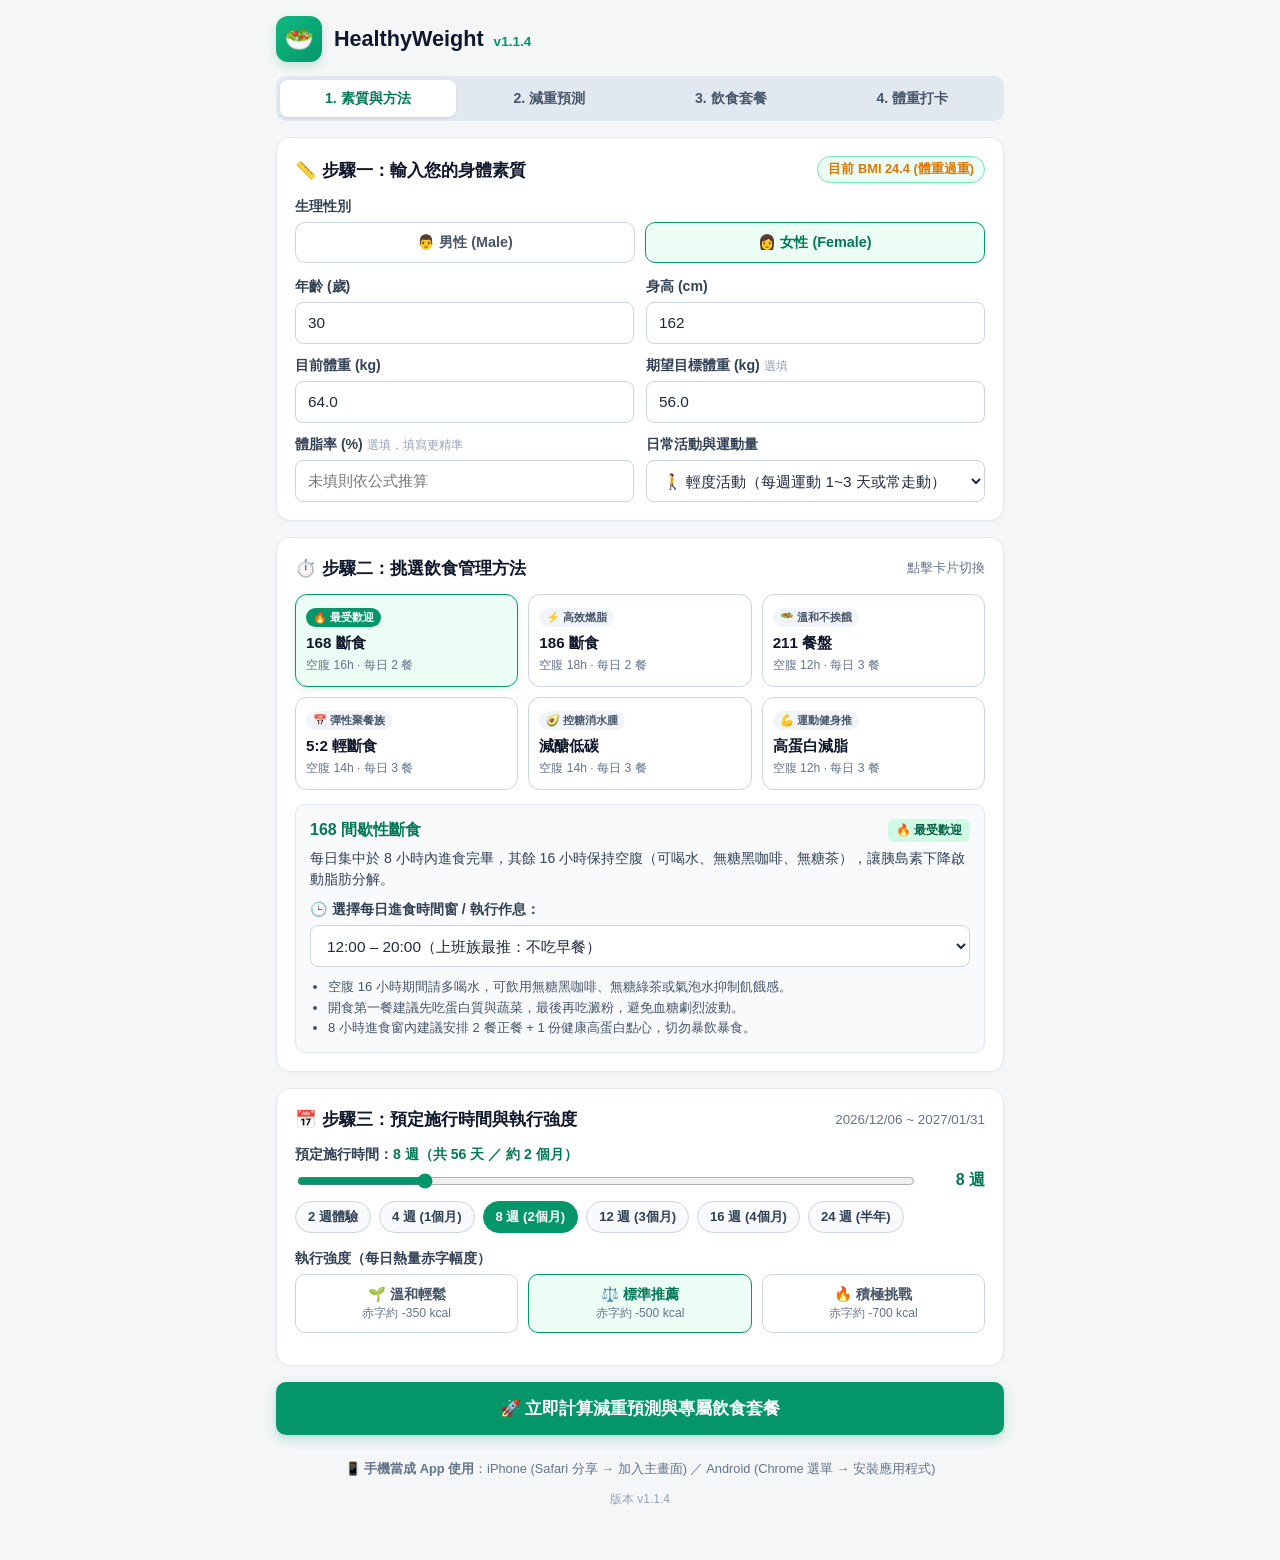
==== commit c63e507f: "style: 移除版本號後的日期，僅保留版本號 (v1.1.4)" ====
--- a/web/index.html
+++ b/web/index.html
@@ -22,7 +22,7 @@
       <div class="brand-row">
         <div class="brand-logo">🥗</div>
         <div>
-          <h1 class="brand-title">HealthyWeight <span id="header-version" class="brand-sub">v1.1.3</span></h1>
+          <h1 class="brand-title">HealthyWeight <span id="header-version" class="brand-sub">v1.1.4</span></h1>
         </div>
       </div>
 
@@ -588,6 +588,6 @@
     </footer>
   </div>
 
-  <script type="module" src="js/app.js?v=1.1.3"></script>
+  <script type="module" src="js/app.js?v=1.1.4"></script>
 </body>
 </html>
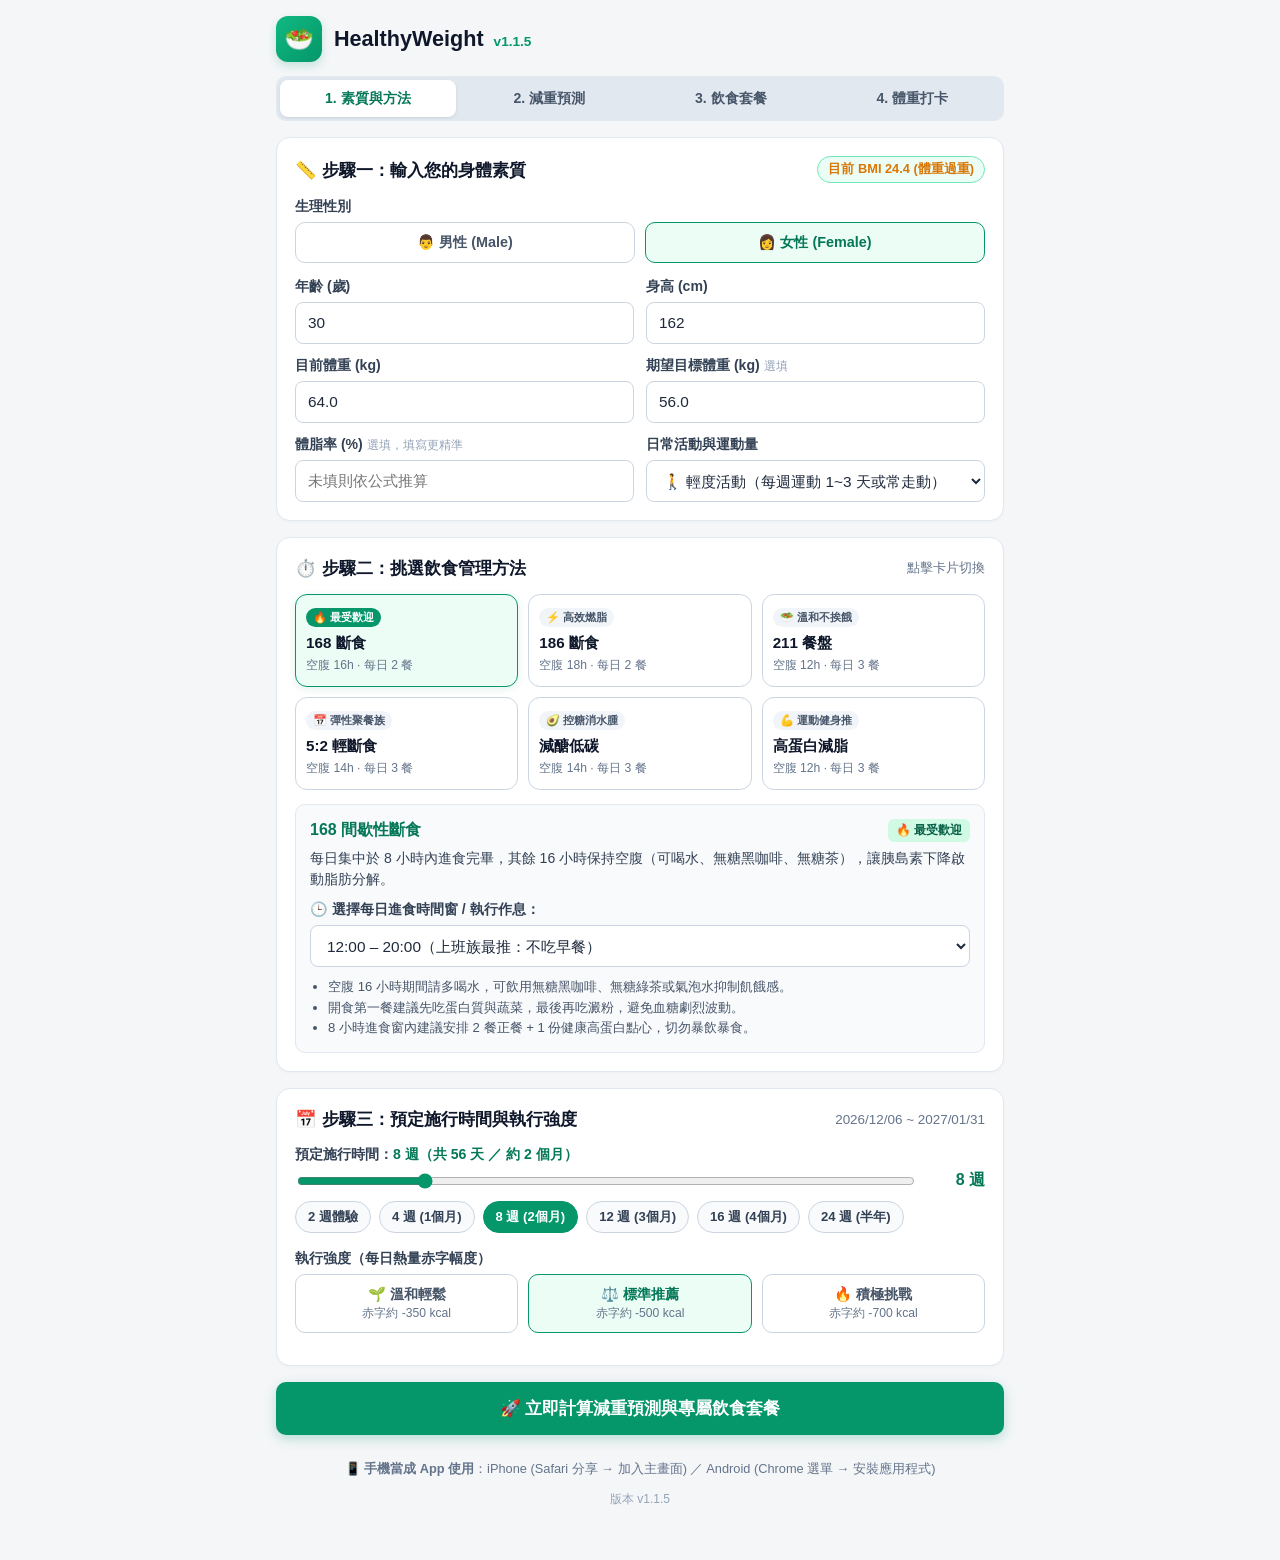
==== commit 674be44c: "fix: 強制繞過瀏覽器與 Service Worker 快取並自動更新版本號 (v1.1.5)" ====
--- a/web/index.html
+++ b/web/index.html
@@ -11,7 +11,7 @@
   <link rel="manifest" href="manifest.webmanifest" />
   <link rel="icon" href="icon.svg" type="image/svg+xml" />
   <link rel="apple-touch-icon" href="icon.svg" />
-  <link rel="stylesheet" href="css/app.css" />
+  <link rel="stylesheet" href="css/app.css?v=1.1.5" />
 </head>
 <body>
   <div id="loading" class="loading-overlay hidden">載入飲食資料庫中…</div>
@@ -22,7 +22,7 @@
       <div class="brand-row">
         <div class="brand-logo">🥗</div>
         <div>
-          <h1 class="brand-title">HealthyWeight <span id="header-version" class="brand-sub">v1.1.4</span></h1>
+          <h1 class="brand-title">HealthyWeight <span id="header-version" class="brand-sub">v1.1.5</span></h1>
         </div>
       </div>
 
@@ -588,6 +588,6 @@
     </footer>
   </div>
 
-  <script type="module" src="js/app.js?v=1.1.4"></script>
+  <script type="module" src="js/app.js?v=1.1.5"></script>
 </body>
 </html>
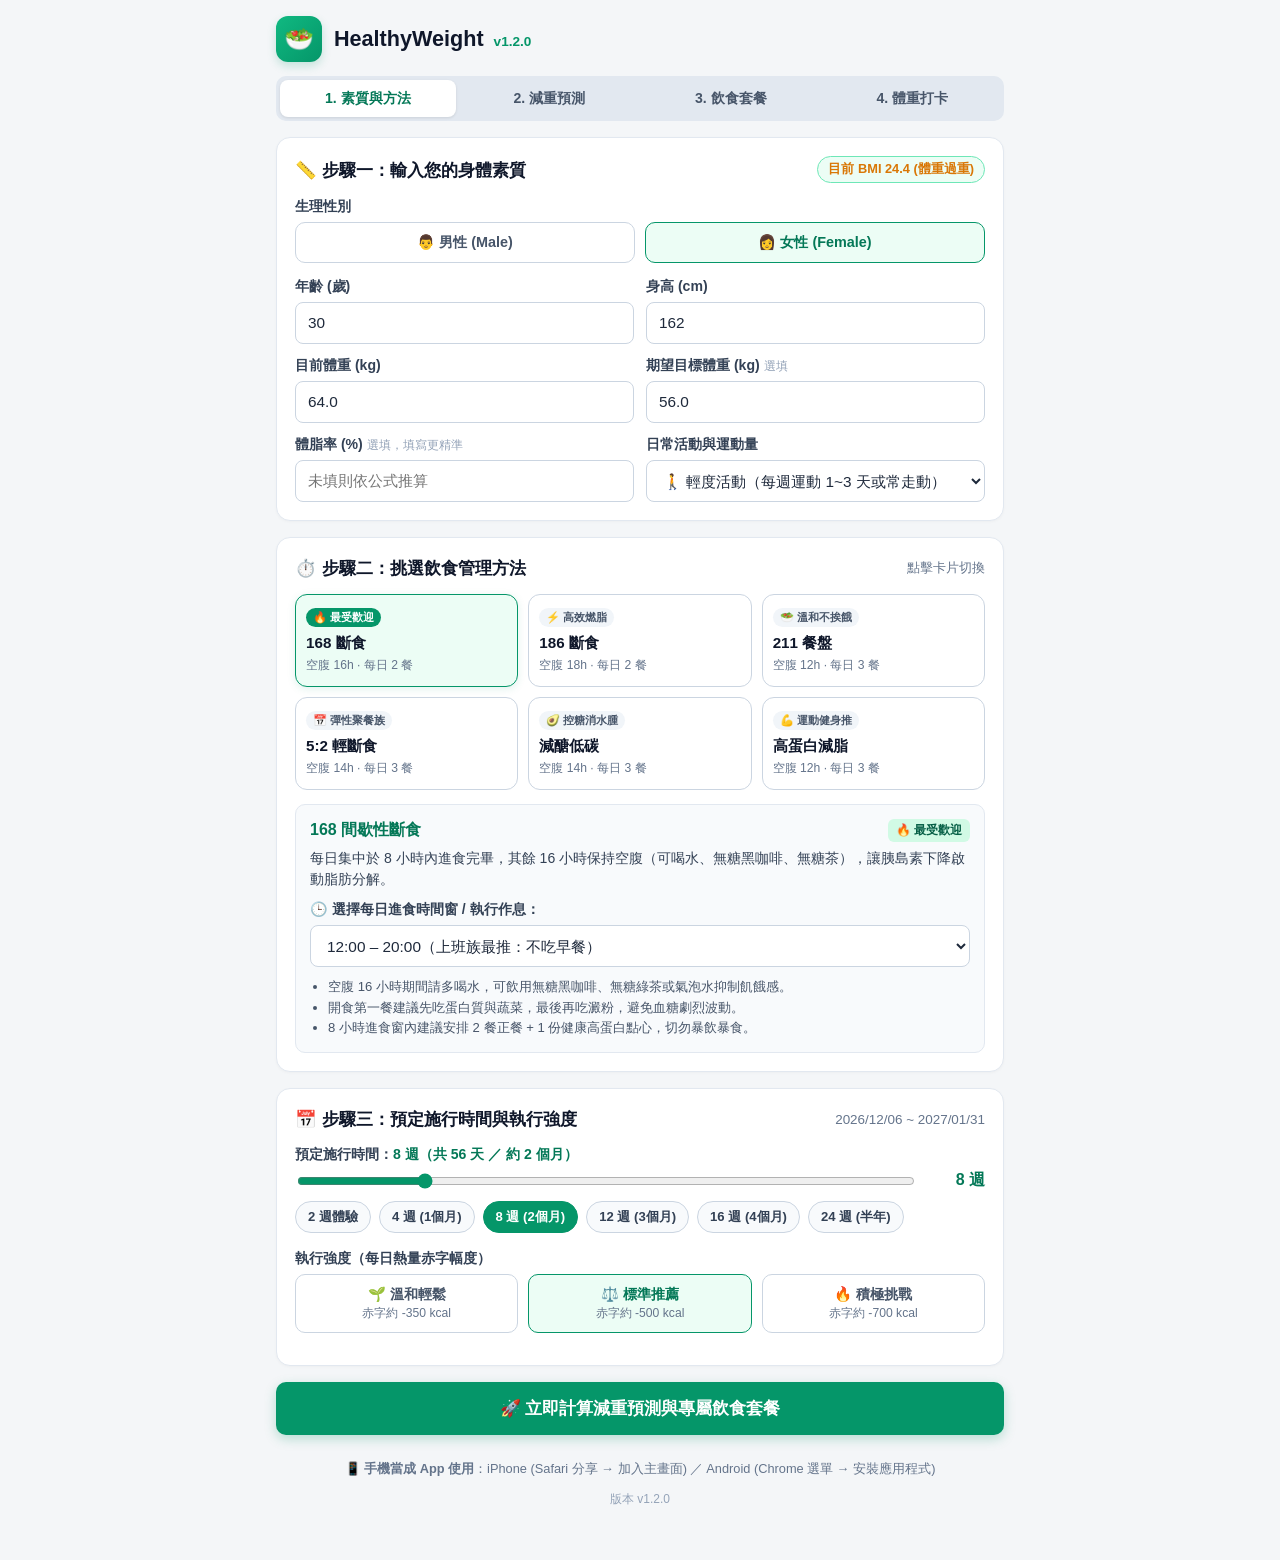
==== commit 911e74aa: "feat: add exercise calorie tracking and adaptive TDEE metabolic calibration (v1.2.0)" ====
--- a/web/index.html
+++ b/web/index.html
@@ -11,7 +11,7 @@
   <link rel="manifest" href="manifest.webmanifest" />
   <link rel="icon" href="icon.svg" type="image/svg+xml" />
   <link rel="apple-touch-icon" href="icon.svg" />
-  <link rel="stylesheet" href="css/app.css?v=1.1.5" />
+  <link rel="stylesheet" href="css/app.css?v=1.2.0" />
 </head>
 <body>
   <div id="loading" class="loading-overlay hidden">載入飲食資料庫中…</div>
@@ -22,7 +22,7 @@
       <div class="brand-row">
         <div class="brand-logo">🥗</div>
         <div>
-          <h1 class="brand-title">HealthyWeight <span id="header-version" class="brand-sub">v1.1.5</span></h1>
+          <h1 class="brand-title">HealthyWeight <span id="header-version" class="brand-sub">v1.2.0</span></h1>
         </div>
       </div>
 
@@ -221,6 +221,7 @@
         </div>
       </div>
 
+      <div id="res-calibration-notice" class="portion-advice-banner hidden" style="margin-bottom:16px"></div>
       <div id="res-safety-notice" class="safety-banner hidden"></div>
 
       <!-- 24小時斷食與進食時間軸卡片 -->
@@ -519,23 +520,28 @@
 
     <!-- ==================== 畫面 4：每日體重與飲食打卡追蹤 ==================== -->
     <section id="screen-tracker" class="screen hidden">
-      <div class="card">
-        <div class="card-title-row">
-          <h2 class="card-title">📊 每日體重與飲食執行打卡</h2>
+      <!-- 卡片 A：每日體重、飲食與運動消耗打卡 -->
+      <div class="card">
+        <div class="card-title-row">
+          <h2 class="card-title">📊 每日體重、飲食與運動消耗打卡</h2>
           <span class="pool-text" style="margin:0">資料自動保存在此裝置瀏覽器</span>
         </div>
 
-        <div class="form-grid-3">
-          <div class="field-group">
-            <label class="field-label" for="log-date">日期</label>
+        <div class="form-grid-2">
+          <div class="field-group">
+            <label class="field-label" for="log-date">📅 日期</label>
             <input type="date" id="log-date" class="text-input" />
           </div>
           <div class="field-group">
-            <label class="field-label" for="log-weight">當日體重 (kg)</label>
+            <label class="field-label" for="log-weight">⚖️ 當日體重 (kg)</label>
             <input type="number" id="log-weight" class="text-input" step="0.1" min="30" max="200" placeholder="例如 63.5" />
           </div>
           <div class="field-group">
-            <label class="field-label" for="log-status">飲食/斷食執行狀況</label>
+            <label class="field-label" for="log-exercise">🏃 當日運動額外消耗 (kcal) <span class="opt-tag">避免代謝估算偏差</span></label>
+            <input type="number" id="log-exercise" class="text-input" step="10" min="0" max="3000" value="0" placeholder="0" />
+          </div>
+          <div class="field-group">
+            <label class="field-label" for="log-status">🍽️ 飲食/斷食執行狀況</label>
             <select id="log-status" class="select-input">
               <option value="✅ 完美達標">✅ 完美達標（完成斷食與控卡）</option>
               <option value="👍 大致達標">👍 大致達標（微幅超標但健康）</option>
@@ -544,16 +550,88 @@
           </div>
         </div>
 
+        <!-- 快速累加運動消耗卡路里按鈕 -->
+        <div class="preset-row" style="margin-top:8px;margin-bottom:10px">
+          <span class="pool-text" style="align-self:center;margin:0">⚡ 點擊累加運動消耗：</span>
+          <button type="button" class="preset-chip ex-quick-btn" data-kcal="130">🚶 快走30分 (+130)</button>
+          <button type="button" class="preset-chip ex-quick-btn" data-kcal="260">🏃 慢跑30分 (+260)</button>
+          <button type="button" class="preset-chip ex-quick-btn" data-kcal="220">🏋️ 重訓40分 (+220)</button>
+          <button type="button" class="preset-chip ex-quick-btn" data-kcal="240">🚴 單車/飛輪30分 (+240)</button>
+          <button type="button" class="preset-chip ex-quick-btn" data-kcal="0">🧹 歸零</button>
+        </div>
+
         <div class="field-group" style="margin-top:10px">
-          <label class="field-label" for="log-note">飲食備忘 / 今日吃了哪套菜單（選填）</label>
-          <input type="text" id="log-note" class="text-input" placeholder="例如：168超商套餐A、喝水 2500ml、快走30分鐘" />
+          <label class="field-label" for="log-note">📝 飲食與運動備忘（選填）</label>
+          <input type="text" id="log-note" class="text-input" placeholder="例如：168超商套餐A、慢跑30分鐘、喝水 2500ml" />
         </div>
 
         <button type="button" id="add-log-btn" class="btn-primary" style="width:100%;margin-top:12px">
-          ➕ 儲存今日體重與飲食紀錄
+          ➕ 儲存今日體重與運動飲食紀錄
         </button>
       </div>
 
+      <!-- 卡片 B：🧠 實測代謝能力動態校正 (Adaptive TDEE) -->
+      <div class="card calib-card">
+        <div class="card-title-row">
+          <div>
+            <h2 class="card-title">🧠 實測代謝能力動態校正 (Adaptive TDEE)</h2>
+            <p class="pool-text" style="margin:3px 0 0">執行一週後實際體重與預期不符？（例如預計瘦 1kg 卻胖 0.5kg）輸入實測結果與運動消耗，系統將自動重新校正您的真實基礎代謝與未來減重計畫！</p>
+          </div>
+          <button type="button" id="calib-autofill-btn" class="btn-secondary" style="font-size:0.82rem;padding:7px 12px">
+            📥 從打卡紀錄帶入
+          </button>
+        </div>
+
+        <div class="form-grid-2" style="margin-top:10px">
+          <div class="field-group">
+            <label class="field-label" for="calib-days">⏱️ 已執行天數 (天)</label>
+            <input type="number" id="calib-days" class="text-input" min="3" max="90" value="7" />
+          </div>
+          <div class="field-group">
+            <label class="field-label" for="calib-avg-exercise">🏃 期間平均每日運動消耗 (kcal)</label>
+            <input type="number" id="calib-avg-exercise" class="text-input" min="0" max="2000" step="10" value="0" />
+          </div>
+          <div class="field-group">
+            <label class="field-label" for="calib-expected-kg">📉 原預計體重變化 (kg) <span class="opt-tag">負數代表減重</span></label>
+            <input type="number" id="calib-expected-kg" class="text-input" step="0.1" value="-1.0" />
+          </div>
+          <div class="field-group">
+            <label class="field-label" for="calib-actual-kg">⚖️ 實際體重變化 (kg) <span class="opt-tag">例如胖0.5填 0.5、瘦0.8填 -0.8</span></label>
+            <input type="number" id="calib-actual-kg" class="text-input" step="0.1" value="0.5" />
+          </div>
+        </div>
+
+        <!-- 即時校正試算結果面板 -->
+        <div id="calib-result-box" class="calib-result-box">
+          <div class="calib-metrics-row">
+            <div>
+              <span class="pool-text">公式理論 TDEE</span>
+              <strong id="calib-formula-tdee" class="calib-num">1,856 kcal</strong>
+            </div>
+            <div class="calib-arrow">➔</div>
+            <div>
+              <span class="pool-text">實測校正後真實 TDEE</span>
+              <strong id="calib-new-tdee" class="calib-num highlight">1,540 kcal</strong>
+            </div>
+            <div>
+              <span class="pool-text">建議代謝能力修正值</span>
+              <strong id="calib-offset-val" class="calib-num">-316 kcal/日</strong>
+            </div>
+          </div>
+          <p id="calib-diagnosis-text" class="calib-diagnosis"></p>
+        </div>
+
+        <div class="btn-row" style="margin-top:12px">
+          <button type="button" id="calib-reset-btn" class="btn-secondary">
+            ↩️ 恢復預設公式代謝
+          </button>
+          <button type="button" id="calib-apply-btn" class="btn-primary">
+            🔄 套用校正代謝並重算減重計畫
+          </button>
+        </div>
+      </div>
+
+      <!-- 卡片 C：歷史打卡紀錄 -->
       <div class="card">
         <div class="card-title-row">
           <h2 class="card-title">🗂️ 歷史打卡紀錄</h2>
@@ -588,6 +666,6 @@
     </footer>
   </div>
 
-  <script type="module" src="js/app.js?v=1.1.5"></script>
+  <script type="module" src="js/app.js?v=1.2.0"></script>
 </body>
 </html>
--- a/web/css/app.css
+++ b/web/css/app.css
@@ -1374,3 +1374,57 @@
   background: var(--primary-light);
 }
 
+/* ==================== 🧠 實測代謝能力動態校正 (Adaptive TDEE) ==================== */
+.calib-card {
+  border: 2px solid #8b5cf6;
+  background: linear-gradient(180deg, #f5f3ff 0%, #ffffff 42%);
+}
+
+.calib-result-box {
+  margin-top: 14px;
+  padding: 14px;
+  border-radius: 12px;
+  background: #ffffff;
+  border: 1.5px solid #c4b5fd;
+  box-shadow: 0 4px 12px rgba(139, 92, 246, 0.08);
+}
+
+.calib-metrics-row {
+  display: flex;
+  align-items: center;
+  justify-content: space-between;
+  gap: 8px;
+  flex-wrap: wrap;
+  padding-bottom: 10px;
+  border-bottom: 1px dashed #ddd6fe;
+  margin-bottom: 10px;
+}
+
+.calib-num {
+  font-size: 1.05rem;
+  font-weight: 800;
+  color: #1e293b;
+  margin-top: 2px;
+}
+
+.calib-num.highlight {
+  color: #6d28d9;
+}
+
+.calib-arrow {
+  font-size: 1.2rem;
+  font-weight: 800;
+  color: #8b5cf6;
+}
+
+.calib-diagnosis {
+  font-size: 0.85rem;
+  color: #334155;
+  line-height: 1.55;
+}
+
+.calib-notice-banner {
+  background: #f5f3ff;
+  border-color: #c4b5fd;
+  color: #4c1d95;
+}
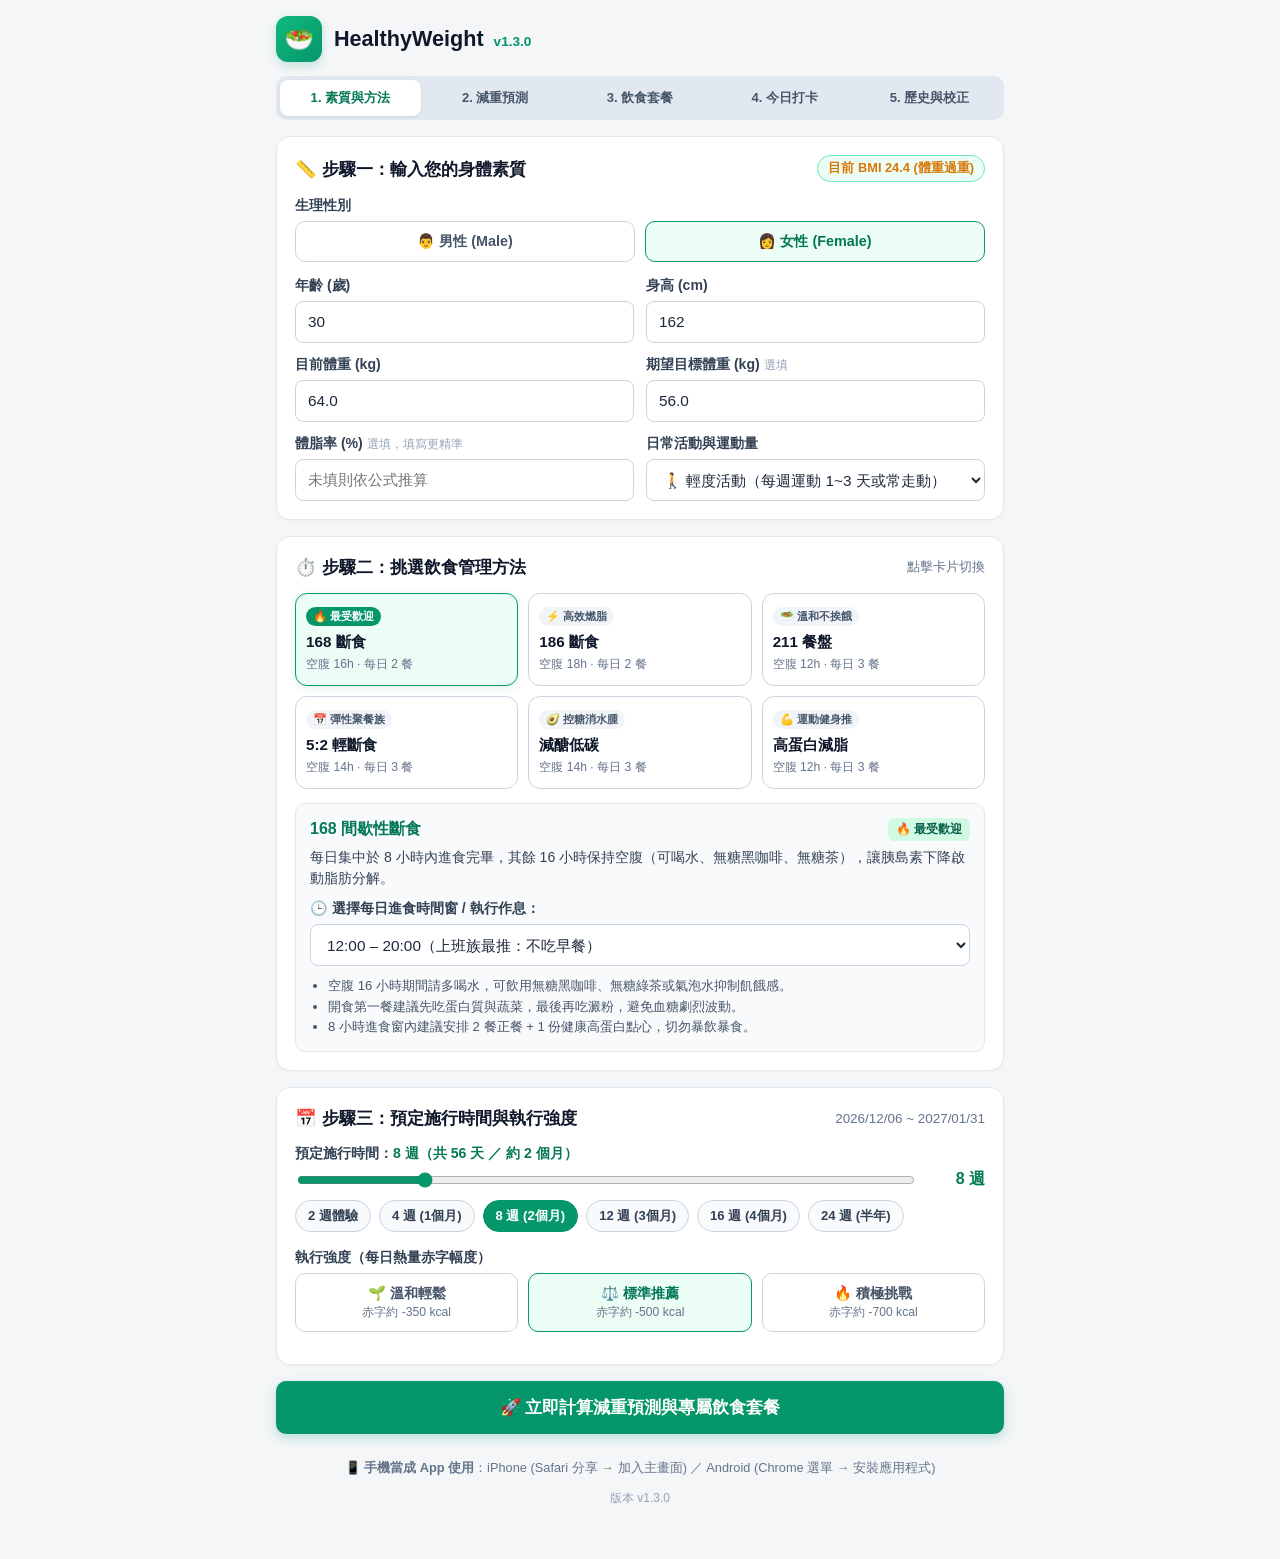
==== commit fab5bcc8: "feat: separate Today Check-in dashboard from History & Adaptive TDEE calibration (v1.3.0)" ====
--- a/web/index.html
+++ b/web/index.html
@@ -11,7 +11,7 @@
   <link rel="manifest" href="manifest.webmanifest" />
   <link rel="icon" href="icon.svg" type="image/svg+xml" />
   <link rel="apple-touch-icon" href="icon.svg" />
-  <link rel="stylesheet" href="css/app.css?v=1.2.0" />
+  <link rel="stylesheet" href="css/app.css?v=1.3.0" />
 </head>
 <body>
   <div id="loading" class="loading-overlay hidden">載入飲食資料庫中…</div>
@@ -22,7 +22,7 @@
       <div class="brand-row">
         <div class="brand-logo">🥗</div>
         <div>
-          <h1 class="brand-title">HealthyWeight <span id="header-version" class="brand-sub">v1.2.0</span></h1>
+          <h1 class="brand-title">HealthyWeight <span id="header-version" class="brand-sub">v1.3.0</span></h1>
         </div>
       </div>
 
@@ -30,7 +30,8 @@
         <button type="button" class="nav-tab active" data-tab="setup">1. 素質與方法</button>
         <button type="button" class="nav-tab" data-tab="result">2. 減重預測</button>
         <button type="button" class="nav-tab" data-tab="meals">3. 飲食套餐</button>
-        <button type="button" class="nav-tab" data-tab="tracker">4. 體重打卡</button>
+        <button type="button" class="nav-tab" data-tab="tracker">4. 今日打卡</button>
+        <button type="button" class="nav-tab" data-tab="history">5. 歷史與校正</button>
       </nav>
     </header>
 
@@ -426,7 +427,7 @@
               ➕ 加入下方「今日餐盤累計」
             </button>
             <button type="button" id="ai-add-to-log-btn" class="btn-primary">
-              ✍️ 帶入今日體重飲食打卡
+              ✅ 打卡記錄這餐熱量
             </button>
           </div>
         </div>
@@ -514,60 +515,171 @@
         <div id="custom-selected-tray" class="custom-selected-tray hidden">
           <div class="tray-title">🍽️ 目前餐盤已選清單（點擊項目可移除）：</div>
           <div id="custom-tray-items" class="tray-items"></div>
+          <button type="button" id="custom-add-to-log-btn" class="btn-primary" style="width:100%;margin-top:12px">
+            ✅ 將此混搭餐盤打卡至「今日已吃熱量」
+          </button>
         </div>
       </div>
     </section>
 
-    <!-- ==================== 畫面 4：每日體重與飲食打卡追蹤 ==================== -->
+    <!-- ==================== 畫面 4：今日打卡（熱量結算、已吃/剩餘/運動、今日體重與昨日比較） ==================== -->
     <section id="screen-tracker" class="screen hidden">
-      <!-- 卡片 A：每日體重、飲食與運動消耗打卡 -->
-      <div class="card">
-        <div class="card-title-row">
-          <h2 class="card-title">📊 每日體重、飲食與運動消耗打卡</h2>
-          <span class="pool-text" style="margin:0">資料自動保存在此裝置瀏覽器</span>
+      <!-- 卡片 1：🔥 今日熱量結算看板 -->
+      <div class="card today-hero-card">
+        <div class="card-title-row">
+          <div>
+            <h2 class="card-title">🔥 今日熱量即時結算</h2>
+            <p class="pool-text" style="margin:2px 0 0">預估還可吃熱量 ＝ 每日目標熱量 ＋ 今日運動消耗 － 已經吃下熱量</p>
+          </div>
+          <span id="today-kcal-status" class="status-badge">🟢 熱量控制良好</span>
+        </div>
+
+        <div class="today-kcal-grid">
+          <div class="today-kcal-box eaten">
+            <span class="today-kcal-label">🍽️ 已經吃了多少卡</span>
+            <strong id="today-eaten-kcal" class="today-kcal-val">0</strong>
+            <span class="today-kcal-unit">kcal (今日已攝取)</span>
+          </div>
+          <div class="today-kcal-box remain">
+            <span class="today-kcal-label">✨ 預估還有多少卡</span>
+            <strong id="today-remaining-kcal" class="today-kcal-val highlight">1,380</strong>
+            <span id="today-remaining-sub" class="today-kcal-unit">kcal (今日剩餘配額)</span>
+          </div>
+          <div class="today-kcal-box exercise">
+            <span class="today-kcal-label">🏃 運動消耗多少卡</span>
+            <strong id="today-exercise-kcal" class="today-kcal-val">+0</strong>
+            <span class="today-kcal-unit">kcal (額外增加配額)</span>
+          </div>
+          <div class="today-kcal-box target">
+            <span class="today-kcal-label">🎯 每日基準目標</span>
+            <strong id="today-target-kcal" class="today-kcal-val">1,380</strong>
+            <span class="today-kcal-unit">kcal / 日</span>
+          </div>
+        </div>
+
+        <div class="today-progress-wrap">
+          <div class="today-progress-header">
+            <span id="today-macro-summary">今日累計營養素：蛋白質 0g · 碳水 0g · 脂肪 0g</span>
+            <span id="today-progress-pct">0%</span>
+          </div>
+          <div class="macro-bar-track" style="height:10px">
+            <div id="today-kcal-bar" class="macro-bar-fill p-fill" style="width:0%"></div>
+          </div>
+        </div>
+      </div>
+
+      <!-- 卡片 2：⚖️ 今日體重打卡 ＆ 與昨日比較 -->
+      <div class="card">
+        <div class="card-title-row">
+          <h2 class="card-title">⚖️ 今日體重打卡 ＆ 與昨日比較</h2>
+          <span id="weight-compare-badge" class="status-badge">等待輸入今日體重</span>
         </div>
 
         <div class="form-grid-2">
           <div class="field-group">
-            <label class="field-label" for="log-date">📅 日期</label>
+            <label class="field-label" for="log-date">📅 打卡日期</label>
             <input type="date" id="log-date" class="text-input" />
           </div>
           <div class="field-group">
-            <label class="field-label" for="log-weight">⚖️ 當日體重 (kg)</label>
+            <label class="field-label" for="log-weight">⚖️ 輸入今日體重 (kg)</label>
             <input type="number" id="log-weight" class="text-input" step="0.1" min="30" max="200" placeholder="例如 63.5" />
           </div>
-          <div class="field-group">
-            <label class="field-label" for="log-exercise">🏃 當日運動額外消耗 (kcal) <span class="opt-tag">避免代謝估算偏差</span></label>
-            <input type="number" id="log-exercise" class="text-input" step="10" min="0" max="3000" value="0" placeholder="0" />
-          </div>
-          <div class="field-group">
-            <label class="field-label" for="log-status">🍽️ 飲食/斷食執行狀況</label>
+        </div>
+
+        <!-- 與昨日/前次體重即時對比面板 -->
+        <div id="weight-compare-box" class="weight-compare-box">
+          <div class="weight-compare-item">
+            <span id="compare-prev-label" class="pool-text">昨日／前次體重</span>
+            <strong id="compare-prev-weight" class="compare-num">64.0 kg</strong>
+          </div>
+          <div class="calib-arrow">➔</div>
+          <div class="weight-compare-item">
+            <span class="pool-text">今日體重</span>
+            <strong id="compare-curr-weight" class="compare-num">64.0 kg</strong>
+          </div>
+          <div class="weight-compare-item diff">
+            <span class="pool-text">與昨日比較</span>
+            <strong id="compare-diff-val" class="compare-num">➖ 持平 0.0 kg</strong>
+          </div>
+        </div>
+
+        <div class="form-grid-2" style="margin-top:12px">
+          <div class="field-group">
+            <label class="field-label" for="log-status">🍽️ 今日斷食與飲食狀態</label>
             <select id="log-status" class="select-input">
               <option value="✅ 完美達標">✅ 完美達標（完成斷食與控卡）</option>
               <option value="👍 大致達標">👍 大致達標（微幅超標但健康）</option>
               <option value="🎉 聚餐彈性日">🎉 聚餐彈性日（開心聚餐明日繼續）</option>
             </select>
           </div>
-        </div>
-
-        <!-- 快速累加運動消耗卡路里按鈕 -->
-        <div class="preset-row" style="margin-top:8px;margin-bottom:10px">
-          <span class="pool-text" style="align-self:center;margin:0">⚡ 點擊累加運動消耗：</span>
-          <button type="button" class="preset-chip ex-quick-btn" data-kcal="130">🚶 快走30分 (+130)</button>
-          <button type="button" class="preset-chip ex-quick-btn" data-kcal="260">🏃 慢跑30分 (+260)</button>
-          <button type="button" class="preset-chip ex-quick-btn" data-kcal="220">🏋️ 重訓40分 (+220)</button>
-          <button type="button" class="preset-chip ex-quick-btn" data-kcal="240">🚴 單車/飛輪30分 (+240)</button>
-          <button type="button" class="preset-chip ex-quick-btn" data-kcal="0">🧹 歸零</button>
-        </div>
-
-        <div class="field-group" style="margin-top:10px">
-          <label class="field-label" for="log-note">📝 飲食與運動備忘（選填）</label>
-          <input type="text" id="log-note" class="text-input" placeholder="例如：168超商套餐A、慢跑30分鐘、喝水 2500ml" />
-        </div>
-
-        <button type="button" id="add-log-btn" class="btn-primary" style="width:100%;margin-top:12px">
-          ➕ 儲存今日體重與運動飲食紀錄
+          <div class="field-group">
+            <label class="field-label" for="log-note">📝 今日備註（選填）</label>
+            <input type="text" id="log-note" class="text-input" placeholder="例如：睡眠充足、喝水 2500ml" />
+          </div>
+        </div>
+
+        <button type="button" id="add-log-btn" class="btn-primary" style="width:100%;margin-top:14px">
+          💾 儲存／更新今日打卡結算（同步至歷史紀錄）
         </button>
+      </div>
+
+      <!-- 卡片 3：🍽️ 今日已吃餐點明細（拍照/文字分析或套餐打卡會自動記錄於此） -->
+      <div class="card">
+        <div class="card-title-row">
+          <div>
+            <h2 class="card-title">🍽️ 今日已打卡飲食明細</h2>
+            <p class="pool-text" style="margin:2px 0 0">在「3. 飲食套餐」拍完餐點或選好套餐按打卡，會自動記錄到這裡並累加今日熱量</p>
+          </div>
+          <button type="button" id="go-to-ai-food-btn" class="btn-secondary" style="font-size:0.82rem;padding:7px 12px">
+            📸 去拍照/選餐點打卡
+          </button>
+        </div>
+
+        <div id="today-meals-list" class="today-meals-list"></div>
+
+        <!-- 手動快速補登一筆飲食 -->
+        <div class="manual-meal-row">
+          <input type="text" id="manual-meal-name" class="text-input" placeholder="手動補登食物（例：無糖拿鐵、茶葉蛋）" />
+          <input type="number" id="manual-meal-kcal" class="text-input manual-kcal-input" min="0" max="5000" step="10" placeholder="熱量 kcal" />
+          <button type="button" id="add-manual-meal-btn" class="btn-secondary" style="white-space:nowrap">➕ 補登飲食</button>
+        </div>
+      </div>
+
+      <!-- 卡片 4：🏃 今日運動消耗打卡 -->
+      <div class="card">
+        <div class="card-title-row">
+          <div>
+            <h2 class="card-title">🏃 今日運動消耗打卡</h2>
+            <p class="pool-text" style="margin:2px 0 0">點選下方運動按鈕或直接輸入消耗卡路里，將即時增加「今日預估還可吃熱量」</p>
+          </div>
+          <button type="button" class="btn-ghost ex-quick-btn" data-kcal="0">🧹 歸零</button>
+        </div>
+
+        <div class="preset-row" style="margin-bottom:10px">
+          <button type="button" class="preset-chip ex-quick-btn" data-kcal="130">🚶 快走30分 (+130 kcal)</button>
+          <button type="button" class="preset-chip ex-quick-btn" data-kcal="260">🏃 慢跑30分 (+260 kcal)</button>
+          <button type="button" class="preset-chip ex-quick-btn" data-kcal="220">🏋️ 重訓40分 (+220 kcal)</button>
+          <button type="button" class="preset-chip ex-quick-btn" data-kcal="240">🚴 單車/飛輪30分 (+240 kcal)</button>
+          <button type="button" class="preset-chip ex-quick-btn" data-kcal="350">🏊 游泳40分 (+350 kcal)</button>
+        </div>
+
+        <div class="field-group">
+          <label class="field-label" for="log-exercise">🔥 今日運動總消耗熱量 (kcal)</label>
+          <input type="number" id="log-exercise" class="text-input" step="10" min="0" max="4000" value="0" placeholder="0" />
+        </div>
+      </div>
+    </section>
+
+    <!-- ==================== 畫面 5：歷史紀錄與實測代謝能力動態校正 ==================== -->
+    <section id="screen-history" class="screen hidden">
+      <!-- 卡片 A：歷史打卡紀錄 -->
+      <div class="card">
+        <div class="card-title-row">
+          <h2 class="card-title">🗂️ 每日歷史打卡紀錄</h2>
+          <button type="button" id="clear-logs-btn" class="btn-ghost">🗑️ 清除全部紀錄</button>
+        </div>
+        <div id="tracker-stats-summary" class="tracker-stats-summary"></div>
+        <div id="tracker-logs-list" class="tracker-logs-list"></div>
       </div>
 
       <!-- 卡片 B：🧠 實測代謝能力動態校正 (Adaptive TDEE) -->
@@ -578,7 +690,7 @@
             <p class="pool-text" style="margin:3px 0 0">執行一週後實際體重與預期不符？（例如預計瘦 1kg 卻胖 0.5kg）輸入實測結果與運動消耗，系統將自動重新校正您的真實基礎代謝與未來減重計畫！</p>
           </div>
           <button type="button" id="calib-autofill-btn" class="btn-secondary" style="font-size:0.82rem;padding:7px 12px">
-            📥 從打卡紀錄帶入
+            📥 從歷史紀錄帶入
           </button>
         </div>
 
@@ -630,16 +742,6 @@
           </button>
         </div>
       </div>
-
-      <!-- 卡片 C：歷史打卡紀錄 -->
-      <div class="card">
-        <div class="card-title-row">
-          <h2 class="card-title">🗂️ 歷史打卡紀錄</h2>
-          <button type="button" id="clear-logs-btn" class="btn-ghost">🗑️ 清除全部紀錄</button>
-        </div>
-        <div id="tracker-stats-summary" class="tracker-stats-summary"></div>
-        <div id="tracker-logs-list" class="tracker-logs-list"></div>
-      </div>
     </section>
 
     <!-- 採買清單彈窗 Modal -->
@@ -666,6 +768,6 @@
     </footer>
   </div>
 
-  <script type="module" src="js/app.js?v=1.2.0"></script>
+  <script type="module" src="js/app.js?v=1.3.0"></script>
 </body>
 </html>
--- a/web/css/app.css
+++ b/web/css/app.css
@@ -87,8 +87,8 @@
 
 .nav-tabs {
   display: grid;
-  grid-template-columns: repeat(4, 1fr);
-  gap: 6px;
+  grid-template-columns: repeat(5, 1fr);
+  gap: 4px;
   background: #e2e8f0;
   padding: 4px;
   border-radius: 10px;
@@ -99,11 +99,12 @@
   background: transparent;
   color: #475569;
   font-weight: 700;
-  font-size: 0.88rem;
-  padding: 9px 6px;
+  font-size: 0.82rem;
+  padding: 9px 4px;
   border-radius: 8px;
   cursor: pointer;
   transition: all 0.15s ease;
+  white-space: nowrap;
 }
 
 .nav-tab.active {
@@ -1428,3 +1429,148 @@
   border-color: #c4b5fd;
   color: #4c1d95;
 }
+
+/* ==================== 🔥 畫面 4：今日打卡看板與體重對比 ==================== */
+.today-hero-card {
+  border: 2px solid #10b981;
+  background: linear-gradient(180deg, #ecfdf5 0%, #ffffff 48%);
+}
+
+.today-kcal-grid {
+  display: grid;
+  grid-template-columns: repeat(2, 1fr);
+  gap: 10px;
+  margin-top: 8px;
+}
+
+@media (min-width: 560px) {
+  .today-kcal-grid {
+    grid-template-columns: repeat(4, 1fr);
+  }
+}
+
+.today-kcal-box {
+  background: #ffffff;
+  border: 1.5px solid #e2e8f0;
+  border-radius: 12px;
+  padding: 12px 10px;
+  text-align: center;
+  display: flex;
+  flex-direction: column;
+  gap: 3px;
+}
+
+.today-kcal-box.eaten {
+  border-color: #93c5fd;
+  background: #eff6ff;
+}
+
+.today-kcal-box.remain {
+  border-color: #34d399;
+  background: #ecfdf5;
+}
+
+.today-kcal-box.exercise {
+  border-color: #fcd34d;
+  background: #fffbeb;
+}
+
+.today-kcal-label {
+  font-size: 0.78rem;
+  font-weight: 700;
+  color: #475569;
+}
+
+.today-kcal-val {
+  font-size: 1.45rem;
+  font-weight: 900;
+  color: #0f172a;
+  line-height: 1.15;
+}
+
+.today-kcal-val.highlight {
+  color: #059669;
+}
+
+.today-kcal-val.over-limit {
+  color: #dc2626;
+}
+
+.today-kcal-unit {
+  font-size: 0.72rem;
+  color: var(--muted);
+}
+
+.today-progress-wrap {
+  margin-top: 14px;
+}
+
+.today-progress-header {
+  display: flex;
+  justify-content: space-between;
+  font-size: 0.8rem;
+  font-weight: 700;
+  color: #334155;
+  margin-bottom: 6px;
+}
+
+.weight-compare-box {
+  display: flex;
+  align-items: center;
+  justify-content: space-between;
+  gap: 8px;
+  flex-wrap: wrap;
+  margin-top: 12px;
+  padding: 12px 14px;
+  border-radius: 12px;
+  background: #f8fafc;
+  border: 1.5px solid #cbd5e1;
+}
+
+.weight-compare-item {
+  display: flex;
+  flex-direction: column;
+  gap: 2px;
+}
+
+.compare-num {
+  font-size: 1.08rem;
+  font-weight: 800;
+  color: #0f172a;
+}
+
+.today-meals-list {
+  display: flex;
+  flex-direction: column;
+  gap: 8px;
+  margin: 10px 0 12px;
+}
+
+.today-meal-row {
+  display: flex;
+  justify-content: space-between;
+  align-items: center;
+  gap: 10px;
+  padding: 10px 12px;
+  border-radius: 10px;
+  background: #f8fafc;
+  border: 1px solid #e2e8f0;
+}
+
+.manual-meal-row {
+  display: grid;
+  grid-template-columns: 1fr 110px auto;
+  gap: 8px;
+  margin-top: 10px;
+  padding-top: 10px;
+  border-top: 1px dashed #cbd5e1;
+}
+
+@media (max-width: 500px) {
+  .manual-meal-row {
+    grid-template-columns: 1fr 1fr;
+  }
+  .manual-meal-row button {
+    grid-column: span 2;
+  }
+}
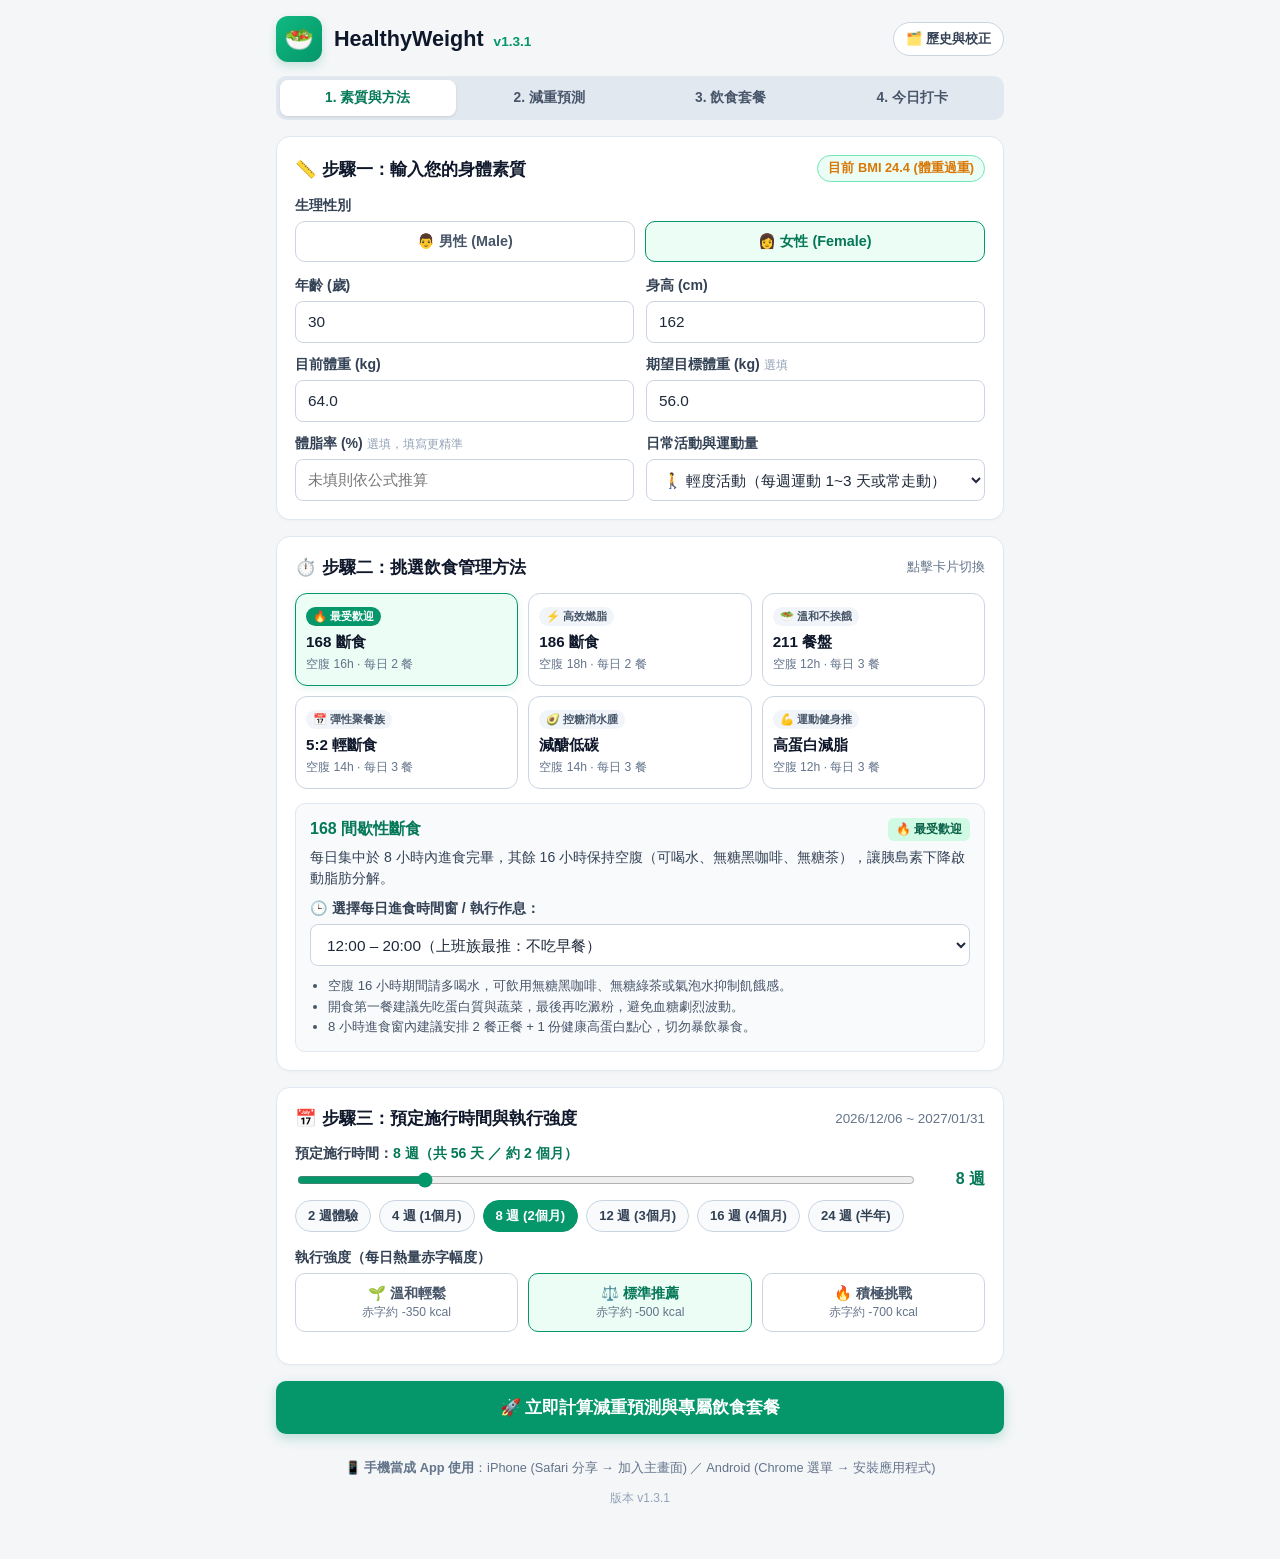
==== commit 3b68b2bc: "v1.3.1: Simplify AI food login UI and restore clean 4-column tab layout with top-right history butto" ====
--- a/web/index.html
+++ b/web/index.html
@@ -11,7 +11,7 @@
   <link rel="manifest" href="manifest.webmanifest" />
   <link rel="icon" href="icon.svg" type="image/svg+xml" />
   <link rel="apple-touch-icon" href="icon.svg" />
-  <link rel="stylesheet" href="css/app.css?v=1.3.0" />
+  <link rel="stylesheet" href="css/app.css?v=1.3.1" />
 </head>
 <body>
   <div id="loading" class="loading-overlay hidden">載入飲食資料庫中…</div>
@@ -19,11 +19,14 @@
   <div class="app">
     <!-- 頂部品牌與導覽列 -->
     <header class="top-bar">
-      <div class="brand-row">
-        <div class="brand-logo">🥗</div>
-        <div>
-          <h1 class="brand-title">HealthyWeight <span id="header-version" class="brand-sub">v1.3.0</span></h1>
-        </div>
+      <div class="brand-row" style="justify-content: space-between">
+        <div style="display: flex; align-items: center; gap: 12px">
+          <div class="brand-logo">🥗</div>
+          <div>
+            <h1 class="brand-title">HealthyWeight <span id="header-version" class="brand-sub">v1.3.1</span></h1>
+          </div>
+        </div>
+        <button type="button" class="nav-tab history-top-btn" data-tab="history">🗂️ 歷史與校正</button>
       </div>
 
       <nav class="nav-tabs" aria-label="功能切換">
@@ -31,7 +34,6 @@
         <button type="button" class="nav-tab" data-tab="result">2. 減重預測</button>
         <button type="button" class="nav-tab" data-tab="meals">3. 飲食套餐</button>
         <button type="button" class="nav-tab" data-tab="tracker">4. 今日打卡</button>
-        <button type="button" class="nav-tab" data-tab="history">5. 歷史與校正</button>
       </nav>
     </header>
 
@@ -315,10 +317,9 @@
       <div class="card ai-food-card">
         <div class="card-title-row">
           <div>
-            <h2 class="card-title">📸 同事外食／聚餐救星：AI 拍照算卡路里</h2>
-            <p class="pool-text" style="margin:3px 0 0">外食無法照套餐吃？拍下眼前的便當、聚餐或直接輸入菜名，AI 立即精算熱量並給您當下減脂微調與下一餐補救建議！</p>
-          </div>
-          <span class="status-badge">🤖 Gemini Vision AI</span>
+            <h2 class="card-title">📸 AI登錄</h2>
+            <p class="pool-text" style="margin:3px 0 0">透過圖片與文字敘述由AI換算後進行登錄</p>
+          </div>
         </div>
 
         <!-- 拍照與相簿上傳按鈕列 -->
@@ -350,27 +351,20 @@
           <button type="button" id="ai-remove-image-btn" class="ai-remove-img-btn">✕ 移除照片</button>
         </div>
 
-        <!-- 文字補充或無照片直接描述外食 -->
-        <div class="field-group" style="margin-top:12px">
-          <label class="field-label" for="ai-food-note">💬 補充說明外食內容（或沒拍照直接輸入菜色與份量）：</label>
-          <input type="text" id="ai-food-note" class="text-input" placeholder="例如：跟同事吃泰式簡餐，打拋豬飯吃一半、炸雞去皮、配無糖綠茶" />
-        </div>
-
-        <div class="preset-row" style="margin-top:8px;margin-bottom:12px">
-          <button type="button" class="preset-chip ai-quick-note" data-note="台式炸排骨便當（白飯只吃一半、排骨去皮、配三樣炒青菜）">🍱 排骨便當飯半碗</button>
-          <button type="button" class="preset-chip ai-quick-note" data-note="同事聚餐日式涮涮鍋（梅花豬肉一盤、大量蔬菜豆腐、不吃加工火鍋料、冬粉半把）">🍲 聚餐涮涮鍋</button>
-          <button type="button" class="preset-chip ai-quick-note" data-note="紅燒牛肉麵一碗（湯只喝三口、加點燙青菜與滷海帶豆干）">🍜 牛肉麵不喝湯</button>
-          <button type="button" class="preset-chip ai-quick-note" data-note="早餐店里肌豬排蛋吐司不抹美乃滋＋大杯無糖豆漿">🥪 早餐店豬排蛋</button>
+        <!-- 圖片補充或純文字描述 -->
+        <div class="field-group" style="margin-top:12px;margin-bottom:12px">
+          <label class="field-label" for="ai-food-note">圖片補充或純文字描述</label>
+          <input type="text" id="ai-food-note" class="text-input" placeholder="例如：排骨便當飯吃一半、炸雞去皮、無糖綠茶" />
         </div>
 
         <button type="button" id="ai-analyze-btn" class="btn-primary" style="width:100%">
-          ✨ 立即請 AI 分析這餐熱量與外食調整建議
+          ✨ AI 換算熱量
         </button>
 
         <!-- AI 分析載入狀態 -->
         <div id="ai-loading-box" class="ai-loading-box hidden">
           <span class="ai-spinner"></span>
-          <span id="ai-loading-text">🤖 AI 營養師正在辨識食物品項與估算熱量中（約 2~4 秒）…</span>
+          <span id="ai-loading-text">🤖 AI 正在換算食物熱量中…</span>
         </div>
 
         <!-- AI 分析錯誤提示 -->
@@ -381,7 +375,7 @@
           <div class="ai-result-header">
             <div>
               <span id="ai-res-fit" class="ai-fit-badge">🟡 需微調份量</span>
-              <h3 id="ai-res-title" class="ai-res-title">外食餐點分析</h3>
+              <h3 id="ai-res-title" class="ai-res-title">餐點熱量分析</h3>
             </div>
             <div class="plan-kcal-badge">
               <span id="ai-res-kcal" class="plan-kcal-num">0 kcal</span>
@@ -406,48 +400,30 @@
 
           <!-- 逐項食物明細 -->
           <div class="ai-items-wrap">
-            <div class="sub-heading" style="margin-top:0">🔍 AI 辨識食材與熱量拆解：</div>
+            <div class="sub-heading" style="margin-top:0">🔍 食材與熱量拆解：</div>
             <div id="ai-res-items" class="ai-items-list"></div>
           </div>
 
           <!-- AI 當下減脂微調與下一餐補救建議 -->
           <div class="ai-advice-box">
             <div class="ai-advice-item">
-              <strong>💡 當下聰明吃法微調：</strong>
+              <strong>💡 飲食微調建議：</strong>
               <p id="ai-res-coach-tip"></p>
             </div>
             <div class="ai-advice-item" style="margin-top:8px">
-              <strong>🍽️ 下一餐補救與今日剩餘配額建議：</strong>
+              <strong>🍽️ 下一餐建議：</strong>
               <p id="ai-res-next-meal"></p>
             </div>
           </div>
 
           <div class="plan-actions-row">
             <button type="button" id="ai-add-to-tray-btn" class="btn-secondary">
-              ➕ 加入下方「今日餐盤累計」
+              ➕ 加入下方餐盤
             </button>
             <button type="button" id="ai-add-to-log-btn" class="btn-primary">
-              ✅ 打卡記錄這餐熱量
+              ✅ 打卡登錄這餐熱量
             </button>
           </div>
-        </div>
-
-        <!-- API 金鑰與歷史紀錄折疊區 -->
-        <div class="ai-footer-row">
-          <details class="ai-settings-details">
-            <summary>🔑 API 金鑰設定與最近外食分析紀錄</summary>
-            <div class="ai-settings-body">
-              <label class="field-label" for="ai-api-key-input">Gemini API Key（已內建預設金鑰，亦可自行更換並存於此裝置）：</label>
-              <div class="ai-key-row">
-                <input type="password" id="ai-api-key-input" class="text-input" placeholder="已自動啟用預設 API Key（若需更換請貼上）" />
-                <button type="button" id="ai-save-key-btn" class="btn-secondary">儲存金鑰</button>
-              </div>
-              <p id="ai-key-status" class="pool-text" style="margin:6px 0 10px">✅ 目前已啟用內建 API Key，可直接拍照或輸入文字分析。</p>
-
-              <div class="sub-heading">🕘 最近 AI 外食分析紀錄（點擊可重新載入）：</div>
-              <div id="ai-history-list" class="ai-history-list"></div>
-            </div>
-          </details>
         </div>
       </div>
 
@@ -522,44 +498,43 @@
       </div>
     </section>
 
-    <!-- ==================== 畫面 4：今日打卡（熱量結算、已吃/剩餘/運動、今日體重與昨日比較） ==================== -->
+    <!-- ==================== 畫面 4：今日打卡（已吃/運動/預估剩餘卡路里、今日體重與昨日比較） ==================== -->
     <section id="screen-tracker" class="screen hidden">
-      <!-- 卡片 1：🔥 今日熱量結算看板 -->
+      <!-- 卡片 1：🔥 今日熱量看板（已吃多少卡、運動消耗多少卡、預估還有多少卡） -->
       <div class="card today-hero-card">
         <div class="card-title-row">
           <div>
-            <h2 class="card-title">🔥 今日熱量即時結算</h2>
-            <p class="pool-text" style="margin:2px 0 0">預估還可吃熱量 ＝ 每日目標熱量 ＋ 今日運動消耗 － 已經吃下熱量</p>
-          </div>
-          <span id="today-kcal-status" class="status-badge">🟢 熱量控制良好</span>
-        </div>
-
-        <div class="today-kcal-grid">
+            <h2 class="card-title">🔥 今日熱量打卡看板</h2>
+            <p class="pool-text" style="margin:2px 0 0">
+              每日基準目標：<strong id="today-target-kcal">1,380</strong> kcal（預估剩餘 ＝ 目標 ＋ 運動 － 已吃）
+            </p>
+          </div>
+          <button type="button" id="go-to-history-btn" class="btn-secondary" style="font-size:0.8rem;padding:6px 10px">
+            🗂️ 歷史與代謝校正 ➔
+          </button>
+        </div>
+
+        <div class="today-kcal-grid-3">
           <div class="today-kcal-box eaten">
             <span class="today-kcal-label">🍽️ 已經吃了多少卡</span>
             <strong id="today-eaten-kcal" class="today-kcal-val">0</strong>
-            <span class="today-kcal-unit">kcal (今日已攝取)</span>
+            <span class="today-kcal-unit">kcal</span>
+          </div>
+          <div class="today-kcal-box exercise">
+            <span class="today-kcal-label">🏃 運動消耗多少卡</span>
+            <strong id="today-exercise-kcal" class="today-kcal-val">+0</strong>
+            <span class="today-kcal-unit">kcal</span>
           </div>
           <div class="today-kcal-box remain">
             <span class="today-kcal-label">✨ 預估還有多少卡</span>
             <strong id="today-remaining-kcal" class="today-kcal-val highlight">1,380</strong>
-            <span id="today-remaining-sub" class="today-kcal-unit">kcal (今日剩餘配額)</span>
-          </div>
-          <div class="today-kcal-box exercise">
-            <span class="today-kcal-label">🏃 運動消耗多少卡</span>
-            <strong id="today-exercise-kcal" class="today-kcal-val">+0</strong>
-            <span class="today-kcal-unit">kcal (額外增加配額)</span>
-          </div>
-          <div class="today-kcal-box target">
-            <span class="today-kcal-label">🎯 每日基準目標</span>
-            <strong id="today-target-kcal" class="today-kcal-val">1,380</strong>
-            <span class="today-kcal-unit">kcal / 日</span>
+            <span id="today-remaining-sub" class="today-kcal-unit">kcal 可攝取</span>
           </div>
         </div>
 
         <div class="today-progress-wrap">
           <div class="today-progress-header">
-            <span id="today-macro-summary">今日累計營養素：蛋白質 0g · 碳水 0g · 脂肪 0g</span>
+            <span id="today-macro-summary">蛋白質 0g · 碳水 0g · 脂肪 0g</span>
             <span id="today-progress-pct">0%</span>
           </div>
           <div class="macro-bar-track" style="height:10px">
@@ -568,25 +543,57 @@
         </div>
       </div>
 
-      <!-- 卡片 2：⚖️ 今日體重打卡 ＆ 與昨日比較 -->
-      <div class="card">
-        <div class="card-title-row">
-          <h2 class="card-title">⚖️ 今日體重打卡 ＆ 與昨日比較</h2>
-          <span id="weight-compare-badge" class="status-badge">等待輸入今日體重</span>
+      <!-- 卡片 2：🍽️ 今日已打卡飲食明細 ＆ 🏃 運動消耗 -->
+      <div class="card">
+        <div class="card-title-row">
+          <h2 class="card-title">🍽️ 今日飲食明細</h2>
+          <button type="button" id="go-to-ai-food-btn" class="btn-secondary" style="font-size:0.8rem;padding:6px 10px">
+            📸 去 AI 登錄／選套餐
+          </button>
+        </div>
+
+        <div id="today-meals-list" class="today-meals-list"></div>
+
+        <div class="manual-meal-row">
+          <input type="text" id="manual-meal-name" class="text-input" placeholder="手動輸入食物名稱" />
+          <input type="number" id="manual-meal-kcal" class="text-input manual-kcal-input" min="0" max="5000" step="10" placeholder="kcal" />
+          <button type="button" id="add-manual-meal-btn" class="btn-secondary" style="white-space:nowrap">➕ 補登</button>
+        </div>
+
+        <div style="margin-top:16px;padding-top:14px;border-top:1px solid #e2e8f0">
+          <div class="card-title-row" style="margin-bottom:8px">
+            <label class="field-label" for="log-exercise" style="margin:0;font-size:0.95rem">🏃 今日運動消耗熱量 (kcal)</label>
+            <button type="button" class="btn-ghost ex-quick-btn" data-kcal="0" style="padding:2px 8px">🧹 歸零</button>
+          </div>
+          <div class="preset-row" style="margin-bottom:8px">
+            <button type="button" class="preset-chip ex-quick-btn" data-kcal="130">🚶 快走 +130</button>
+            <button type="button" class="preset-chip ex-quick-btn" data-kcal="260">🏃 慢跑 +260</button>
+            <button type="button" class="preset-chip ex-quick-btn" data-kcal="220">🏋️ 重訓 +220</button>
+            <button type="button" class="preset-chip ex-quick-btn" data-kcal="240">🚴 飛輪 +240</button>
+            <button type="button" class="preset-chip ex-quick-btn" data-kcal="350">🏊 游泳 +350</button>
+          </div>
+          <input type="number" id="log-exercise" class="text-input" step="10" min="0" max="4000" value="0" placeholder="0" />
+        </div>
+      </div>
+
+      <!-- 卡片 3：⚖️ 今日體重 ＆ 與昨日比較 -->
+      <div class="card">
+        <div class="card-title-row">
+          <h2 class="card-title">⚖️ 今日體重與昨日比較</h2>
+          <span id="weight-compare-badge" class="status-badge">等待輸入體重</span>
         </div>
 
         <div class="form-grid-2">
           <div class="field-group">
-            <label class="field-label" for="log-date">📅 打卡日期</label>
+            <label class="field-label" for="log-date">📅 日期</label>
             <input type="date" id="log-date" class="text-input" />
           </div>
           <div class="field-group">
-            <label class="field-label" for="log-weight">⚖️ 輸入今日體重 (kg)</label>
+            <label class="field-label" for="log-weight">⚖️ 今日體重 (kg)</label>
             <input type="number" id="log-weight" class="text-input" step="0.1" min="30" max="200" placeholder="例如 63.5" />
           </div>
         </div>
 
-        <!-- 與昨日/前次體重即時對比面板 -->
         <div id="weight-compare-box" class="weight-compare-box">
           <div class="weight-compare-item">
             <span id="compare-prev-label" class="pool-text">昨日／前次體重</span>
@@ -603,93 +610,32 @@
           </div>
         </div>
 
-        <div class="form-grid-2" style="margin-top:12px">
-          <div class="field-group">
-            <label class="field-label" for="log-status">🍽️ 今日斷食與飲食狀態</label>
-            <select id="log-status" class="select-input">
-              <option value="✅ 完美達標">✅ 完美達標（完成斷食與控卡）</option>
-              <option value="👍 大致達標">👍 大致達標（微幅超標但健康）</option>
-              <option value="🎉 聚餐彈性日">🎉 聚餐彈性日（開心聚餐明日繼續）</option>
-            </select>
-          </div>
-          <div class="field-group">
-            <label class="field-label" for="log-note">📝 今日備註（選填）</label>
-            <input type="text" id="log-note" class="text-input" placeholder="例如：睡眠充足、喝水 2500ml" />
-          </div>
-        </div>
+        <input type="hidden" id="log-status" value="✅ 完美達標" />
+        <input type="hidden" id="log-note" value="" />
 
         <button type="button" id="add-log-btn" class="btn-primary" style="width:100%;margin-top:14px">
-          💾 儲存／更新今日打卡結算（同步至歷史紀錄）
+          💾 儲存今日打卡結算
         </button>
       </div>
-
-      <!-- 卡片 3：🍽️ 今日已吃餐點明細（拍照/文字分析或套餐打卡會自動記錄於此） -->
-      <div class="card">
-        <div class="card-title-row">
-          <div>
-            <h2 class="card-title">🍽️ 今日已打卡飲食明細</h2>
-            <p class="pool-text" style="margin:2px 0 0">在「3. 飲食套餐」拍完餐點或選好套餐按打卡，會自動記錄到這裡並累加今日熱量</p>
-          </div>
-          <button type="button" id="go-to-ai-food-btn" class="btn-secondary" style="font-size:0.82rem;padding:7px 12px">
-            📸 去拍照/選餐點打卡
-          </button>
-        </div>
-
-        <div id="today-meals-list" class="today-meals-list"></div>
-
-        <!-- 手動快速補登一筆飲食 -->
-        <div class="manual-meal-row">
-          <input type="text" id="manual-meal-name" class="text-input" placeholder="手動補登食物（例：無糖拿鐵、茶葉蛋）" />
-          <input type="number" id="manual-meal-kcal" class="text-input manual-kcal-input" min="0" max="5000" step="10" placeholder="熱量 kcal" />
-          <button type="button" id="add-manual-meal-btn" class="btn-secondary" style="white-space:nowrap">➕ 補登飲食</button>
-        </div>
-      </div>
-
-      <!-- 卡片 4：🏃 今日運動消耗打卡 -->
-      <div class="card">
-        <div class="card-title-row">
-          <div>
-            <h2 class="card-title">🏃 今日運動消耗打卡</h2>
-            <p class="pool-text" style="margin:2px 0 0">點選下方運動按鈕或直接輸入消耗卡路里，將即時增加「今日預估還可吃熱量」</p>
-          </div>
-          <button type="button" class="btn-ghost ex-quick-btn" data-kcal="0">🧹 歸零</button>
-        </div>
-
-        <div class="preset-row" style="margin-bottom:10px">
-          <button type="button" class="preset-chip ex-quick-btn" data-kcal="130">🚶 快走30分 (+130 kcal)</button>
-          <button type="button" class="preset-chip ex-quick-btn" data-kcal="260">🏃 慢跑30分 (+260 kcal)</button>
-          <button type="button" class="preset-chip ex-quick-btn" data-kcal="220">🏋️ 重訓40分 (+220 kcal)</button>
-          <button type="button" class="preset-chip ex-quick-btn" data-kcal="240">🚴 單車/飛輪30分 (+240 kcal)</button>
-          <button type="button" class="preset-chip ex-quick-btn" data-kcal="350">🏊 游泳40分 (+350 kcal)</button>
-        </div>
-
-        <div class="field-group">
-          <label class="field-label" for="log-exercise">🔥 今日運動總消耗熱量 (kcal)</label>
-          <input type="number" id="log-exercise" class="text-input" step="10" min="0" max="4000" value="0" placeholder="0" />
-        </div>
-      </div>
     </section>
 
-    <!-- ==================== 畫面 5：歷史紀錄與實測代謝能力動態校正 ==================== -->
+    <!-- ==================== 畫面 5：歷史與校正（獨立頁面） ==================== -->
     <section id="screen-history" class="screen hidden">
-      <!-- 卡片 A：歷史打卡紀錄 -->
-      <div class="card">
-        <div class="card-title-row">
-          <h2 class="card-title">🗂️ 每日歷史打卡紀錄</h2>
-          <button type="button" id="clear-logs-btn" class="btn-ghost">🗑️ 清除全部紀錄</button>
-        </div>
-        <div id="tracker-stats-summary" class="tracker-stats-summary"></div>
-        <div id="tracker-logs-list" class="tracker-logs-list"></div>
-      </div>
-
-      <!-- 卡片 B：🧠 實測代謝能力動態校正 (Adaptive TDEE) -->
+      <div class="card compact-card" style="display:flex;justify-content:space-between;align-items:center">
+        <strong>🗂️ 歷史紀錄與實測代謝校正</strong>
+        <button type="button" id="back-to-tracker-btn" class="btn-secondary" style="font-size:0.82rem;padding:6px 12px">
+          ⬅️ 返回今日打卡
+        </button>
+      </div>
+
+      <!-- 卡片 A：🧠 實測代謝能力動態校正 (Adaptive TDEE) -->
       <div class="card calib-card">
         <div class="card-title-row">
           <div>
-            <h2 class="card-title">🧠 實測代謝能力動態校正 (Adaptive TDEE)</h2>
-            <p class="pool-text" style="margin:3px 0 0">執行一週後實際體重與預期不符？（例如預計瘦 1kg 卻胖 0.5kg）輸入實測結果與運動消耗，系統將自動重新校正您的真實基礎代謝與未來減重計畫！</p>
-          </div>
-          <button type="button" id="calib-autofill-btn" class="btn-secondary" style="font-size:0.82rem;padding:7px 12px">
+            <h2 class="card-title">🧠 實測代謝能力動態校正</h2>
+            <p class="pool-text" style="margin:3px 0 0">若執行一週後實際體重與預期不符（如預計瘦 1kg 卻胖 0.5kg），系統可依實測結果與運動消耗重新校正您的代謝能力。</p>
+          </div>
+          <button type="button" id="calib-autofill-btn" class="btn-secondary" style="font-size:0.8rem;padding:6px 10px">
             📥 從歷史紀錄帶入
           </button>
         </div>
@@ -700,20 +646,19 @@
             <input type="number" id="calib-days" class="text-input" min="3" max="90" value="7" />
           </div>
           <div class="field-group">
-            <label class="field-label" for="calib-avg-exercise">🏃 期間平均每日運動消耗 (kcal)</label>
+            <label class="field-label" for="calib-avg-exercise">🏃 日均運動消耗 (kcal)</label>
             <input type="number" id="calib-avg-exercise" class="text-input" min="0" max="2000" step="10" value="0" />
           </div>
           <div class="field-group">
-            <label class="field-label" for="calib-expected-kg">📉 原預計體重變化 (kg) <span class="opt-tag">負數代表減重</span></label>
+            <label class="field-label" for="calib-expected-kg">📉 原預計體重變化 (kg)</label>
             <input type="number" id="calib-expected-kg" class="text-input" step="0.1" value="-1.0" />
           </div>
           <div class="field-group">
-            <label class="field-label" for="calib-actual-kg">⚖️ 實際體重變化 (kg) <span class="opt-tag">例如胖0.5填 0.5、瘦0.8填 -0.8</span></label>
+            <label class="field-label" for="calib-actual-kg">⚖️ 實際體重變化 (kg)</label>
             <input type="number" id="calib-actual-kg" class="text-input" step="0.1" value="0.5" />
           </div>
         </div>
 
-        <!-- 即時校正試算結果面板 -->
         <div id="calib-result-box" class="calib-result-box">
           <div class="calib-metrics-row">
             <div>
@@ -722,11 +667,11 @@
             </div>
             <div class="calib-arrow">➔</div>
             <div>
-              <span class="pool-text">實測校正後真實 TDEE</span>
+              <span class="pool-text">實測校正後 TDEE</span>
               <strong id="calib-new-tdee" class="calib-num highlight">1,540 kcal</strong>
             </div>
             <div>
-              <span class="pool-text">建議代謝能力修正值</span>
+              <span class="pool-text">建議代謝修正</span>
               <strong id="calib-offset-val" class="calib-num">-316 kcal/日</strong>
             </div>
           </div>
@@ -735,12 +680,22 @@
 
         <div class="btn-row" style="margin-top:12px">
           <button type="button" id="calib-reset-btn" class="btn-secondary">
-            ↩️ 恢復預設公式代謝
+            ↩️ 恢復預設公式
           </button>
           <button type="button" id="calib-apply-btn" class="btn-primary">
-            🔄 套用校正代謝並重算減重計畫
+            🔄 套用校正並重算
           </button>
         </div>
+      </div>
+
+      <!-- 卡片 B：歷史打卡紀錄 -->
+      <div class="card">
+        <div class="card-title-row">
+          <h2 class="card-title">🗂️ 每日歷史打卡紀錄</h2>
+          <button type="button" id="clear-logs-btn" class="btn-ghost">🗑️ 清除全部紀錄</button>
+        </div>
+        <div id="tracker-stats-summary" class="tracker-stats-summary"></div>
+        <div id="tracker-logs-list" class="tracker-logs-list"></div>
       </div>
     </section>
 
@@ -768,6 +723,6 @@
     </footer>
   </div>
 
-  <script type="module" src="js/app.js?v=1.3.0"></script>
+  <script type="module" src="js/app.js?v=1.3.1"></script>
 </body>
 </html>
--- a/web/css/app.css
+++ b/web/css/app.css
@@ -87,8 +87,8 @@
 
 .nav-tabs {
   display: grid;
-  grid-template-columns: repeat(5, 1fr);
-  gap: 4px;
+  grid-template-columns: repeat(4, 1fr);
+  gap: 6px;
   background: #e2e8f0;
   padding: 4px;
   border-radius: 10px;
@@ -99,18 +99,32 @@
   background: transparent;
   color: #475569;
   font-weight: 700;
-  font-size: 0.82rem;
-  padding: 9px 4px;
+  font-size: 0.86rem;
+  padding: 9px 6px;
   border-radius: 8px;
   cursor: pointer;
   transition: all 0.15s ease;
-  white-space: nowrap;
 }
 
 .nav-tab.active {
   background: #ffffff;
   color: var(--primary-dark);
   box-shadow: 0 1px 3px rgba(0, 0, 0, 0.1);
+}
+
+.history-top-btn {
+  background: #ffffff;
+  border: 1.5px solid #cbd5e1;
+  color: #334155;
+  padding: 7px 12px;
+  font-size: 0.82rem;
+  border-radius: 999px;
+}
+
+.history-top-btn.active {
+  background: #f5f3ff;
+  border-color: #8b5cf6;
+  color: #6d28d9;
 }
 
 /* 卡片通用樣式 */
@@ -1436,16 +1450,23 @@
   background: linear-gradient(180deg, #ecfdf5 0%, #ffffff 48%);
 }
 
-.today-kcal-grid {
+.today-kcal-grid,
+.today-kcal-grid-3 {
   display: grid;
-  grid-template-columns: repeat(2, 1fr);
+  grid-template-columns: repeat(3, 1fr);
   gap: 10px;
-  margin-top: 8px;
-}
-
-@media (min-width: 560px) {
-  .today-kcal-grid {
-    grid-template-columns: repeat(4, 1fr);
+  margin-top: 10px;
+}
+
+@media (max-width: 420px) {
+  .today-kcal-grid-3 {
+    gap: 6px;
+  }
+  .today-kcal-grid-3 .today-kcal-box {
+    padding: 10px 6px;
+  }
+  .today-kcal-grid-3 .today-kcal-val {
+    font-size: 1.25rem;
   }
 }
 
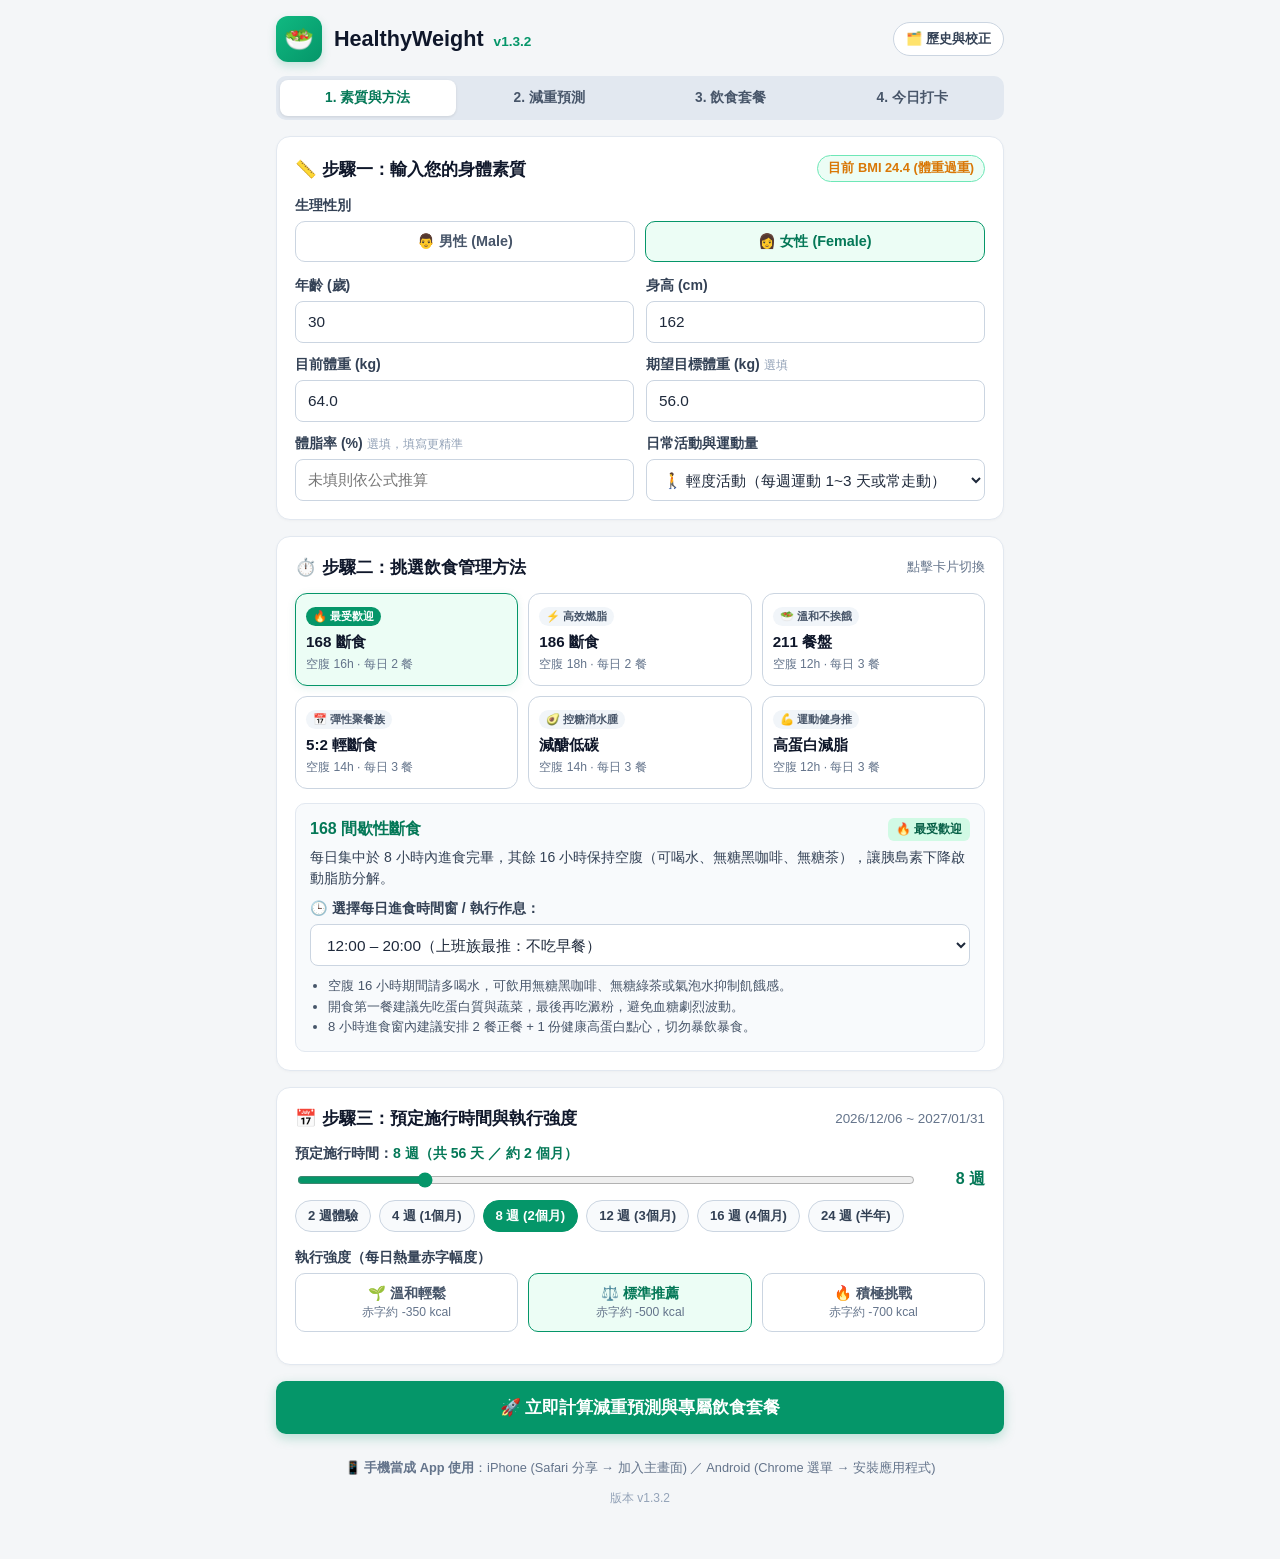
==== commit a07a6d14: "v1.3.2: Support multi-photo selection and multi-shot camera capture for AI food analysis" ====
--- a/web/index.html
+++ b/web/index.html
@@ -11,7 +11,7 @@
   <link rel="manifest" href="manifest.webmanifest" />
   <link rel="icon" href="icon.svg" type="image/svg+xml" />
   <link rel="apple-touch-icon" href="icon.svg" />
-  <link rel="stylesheet" href="css/app.css?v=1.3.1" />
+  <link rel="stylesheet" href="css/app.css?v=1.3.2" />
 </head>
 <body>
   <div id="loading" class="loading-overlay hidden">載入飲食資料庫中…</div>
@@ -23,7 +23,7 @@
         <div style="display: flex; align-items: center; gap: 12px">
           <div class="brand-logo">🥗</div>
           <div>
-            <h1 class="brand-title">HealthyWeight <span id="header-version" class="brand-sub">v1.3.1</span></h1>
+            <h1 class="brand-title">HealthyWeight <span id="header-version" class="brand-sub">v1.3.2</span></h1>
           </div>
         </div>
         <button type="button" class="nav-tab history-top-btn" data-tab="history">🗂️ 歷史與校正</button>
@@ -322,33 +322,36 @@
           </div>
         </div>
 
-        <!-- 拍照與相簿上傳按鈕列 -->
-        <input type="file" id="ai-camera-input" class="hidden" accept="image/*" capture="environment" />
-        <input type="file" id="ai-gallery-input" class="hidden" accept="image/*" />
+        <!-- 拍照與相簿上傳按鈕列（支援多張連拍與多選） -->
+        <input type="file" id="ai-camera-input" class="hidden" accept="image/*" capture="environment" multiple />
+        <input type="file" id="ai-gallery-input" class="hidden" accept="image/*" multiple />
 
         <div class="ai-upload-row">
           <button type="button" id="ai-camera-btn" class="btn-primary ai-upload-btn">
             📷 開啟相機拍照
           </button>
           <button type="button" id="ai-gallery-btn" class="btn-secondary ai-upload-btn">
-            🖼️ 從相簿選照片
+            🖼️ 從相簿選照片（可多選）
           </button>
         </div>
 
-        <!-- 即時相機觀景窗 (WebRTC getUserMedia) -->
+        <!-- 即時相機觀景窗 (WebRTC getUserMedia，支援連拍多張餐點) -->
         <div id="ai-camera-live-wrap" class="ai-camera-live-wrap hidden">
           <video id="ai-camera-video" autoplay playsinline muted></video>
           <div class="ai-camera-controls">
             <button type="button" id="ai-switch-cam-btn" class="btn-secondary ai-cam-ctrl-btn">🔄 切換鏡頭</button>
-            <button type="button" id="ai-snap-btn" class="btn-primary ai-cam-snap-btn">📸 拍下餐點</button>
-            <button type="button" id="ai-close-cam-btn" class="btn-secondary ai-cam-ctrl-btn">✕ 關閉</button>
-          </div>
-        </div>
-
-        <!-- 照片預覽區 -->
+            <button type="button" id="ai-snap-btn" class="btn-primary ai-cam-snap-btn">📸 拍照加入</button>
+            <button type="button" id="ai-close-cam-btn" class="btn-secondary ai-cam-ctrl-btn">✅ 完成</button>
+          </div>
+        </div>
+
+        <!-- 多張照片預覽區 -->
         <div id="ai-image-preview-wrap" class="ai-image-preview-wrap hidden">
-          <img id="ai-image-preview" src="" alt="餐點預覽圖" />
-          <button type="button" id="ai-remove-image-btn" class="ai-remove-img-btn">✕ 移除照片</button>
+          <div class="ai-preview-header">
+            <span id="ai-image-count-badge" class="status-badge">已選擇 0 張照片</span>
+            <button type="button" id="ai-remove-image-btn" class="btn-ghost" style="color:#dc2626">🗑️ 清空全部</button>
+          </div>
+          <div id="ai-images-grid" class="ai-images-grid"></div>
         </div>
 
         <!-- 圖片補充或純文字描述 -->
@@ -723,6 +726,6 @@
     </footer>
   </div>
 
-  <script type="module" src="js/app.js?v=1.3.1"></script>
+  <script type="module" src="js/app.js?v=1.3.2"></script>
 </body>
 </html>
--- a/web/css/app.css
+++ b/web/css/app.css
@@ -1180,36 +1180,73 @@
 }
 
 .ai-image-preview-wrap {
-  position: relative;
   margin-top: 12px;
   border-radius: 12px;
+  border: 1px solid #cbd5e1;
+  background: #f8fafc;
+  padding: 10px 12px;
+}
+
+.ai-preview-header {
+  display: flex;
+  justify-content: space-between;
+  align-items: center;
+  margin-bottom: 8px;
+}
+
+.ai-images-grid {
+  display: grid;
+  grid-template-columns: repeat(auto-fill, minmax(105px, 1fr));
+  gap: 8px;
+}
+
+.ai-thumb-card {
+  position: relative;
+  border-radius: 10px;
   overflow: hidden;
   border: 1px solid #cbd5e1;
   background: #0f172a;
-  max-height: 280px;
+  aspect-ratio: 4 / 3;
   display: flex;
   align-items: center;
   justify-content: center;
 }
 
-.ai-image-preview-wrap img {
-  max-width: 100%;
-  max-height: 280px;
-  object-fit: contain;
+.ai-thumb-card img {
+  width: 100%;
+  height: 100%;
+  object-fit: cover;
   display: block;
 }
 
-.ai-remove-img-btn {
+.ai-thumb-index {
   position: absolute;
-  top: 8px;
-  right: 8px;
-  background: rgba(15, 23, 42, 0.78);
+  bottom: 6px;
+  left: 6px;
+  background: rgba(15, 23, 42, 0.75);
+  color: #ffffff;
+  font-size: 0.7rem;
+  font-weight: 700;
+  padding: 2px 6px;
+  border-radius: 6px;
+}
+
+.ai-thumb-remove-btn {
+  position: absolute;
+  top: 5px;
+  right: 5px;
+  background: rgba(220, 38, 38, 0.88);
   color: #ffffff;
   border: none;
-  padding: 5px 10px;
-  font-size: 0.78rem;
-  font-weight: 700;
+  width: 24px;
+  height: 24px;
+  display: flex;
+  align-items: center;
+  justify-content: center;
+  font-size: 0.75rem;
+  font-weight: 800;
   border-radius: 999px;
+  padding: 0;
 }
 
 .ai-loading-box {
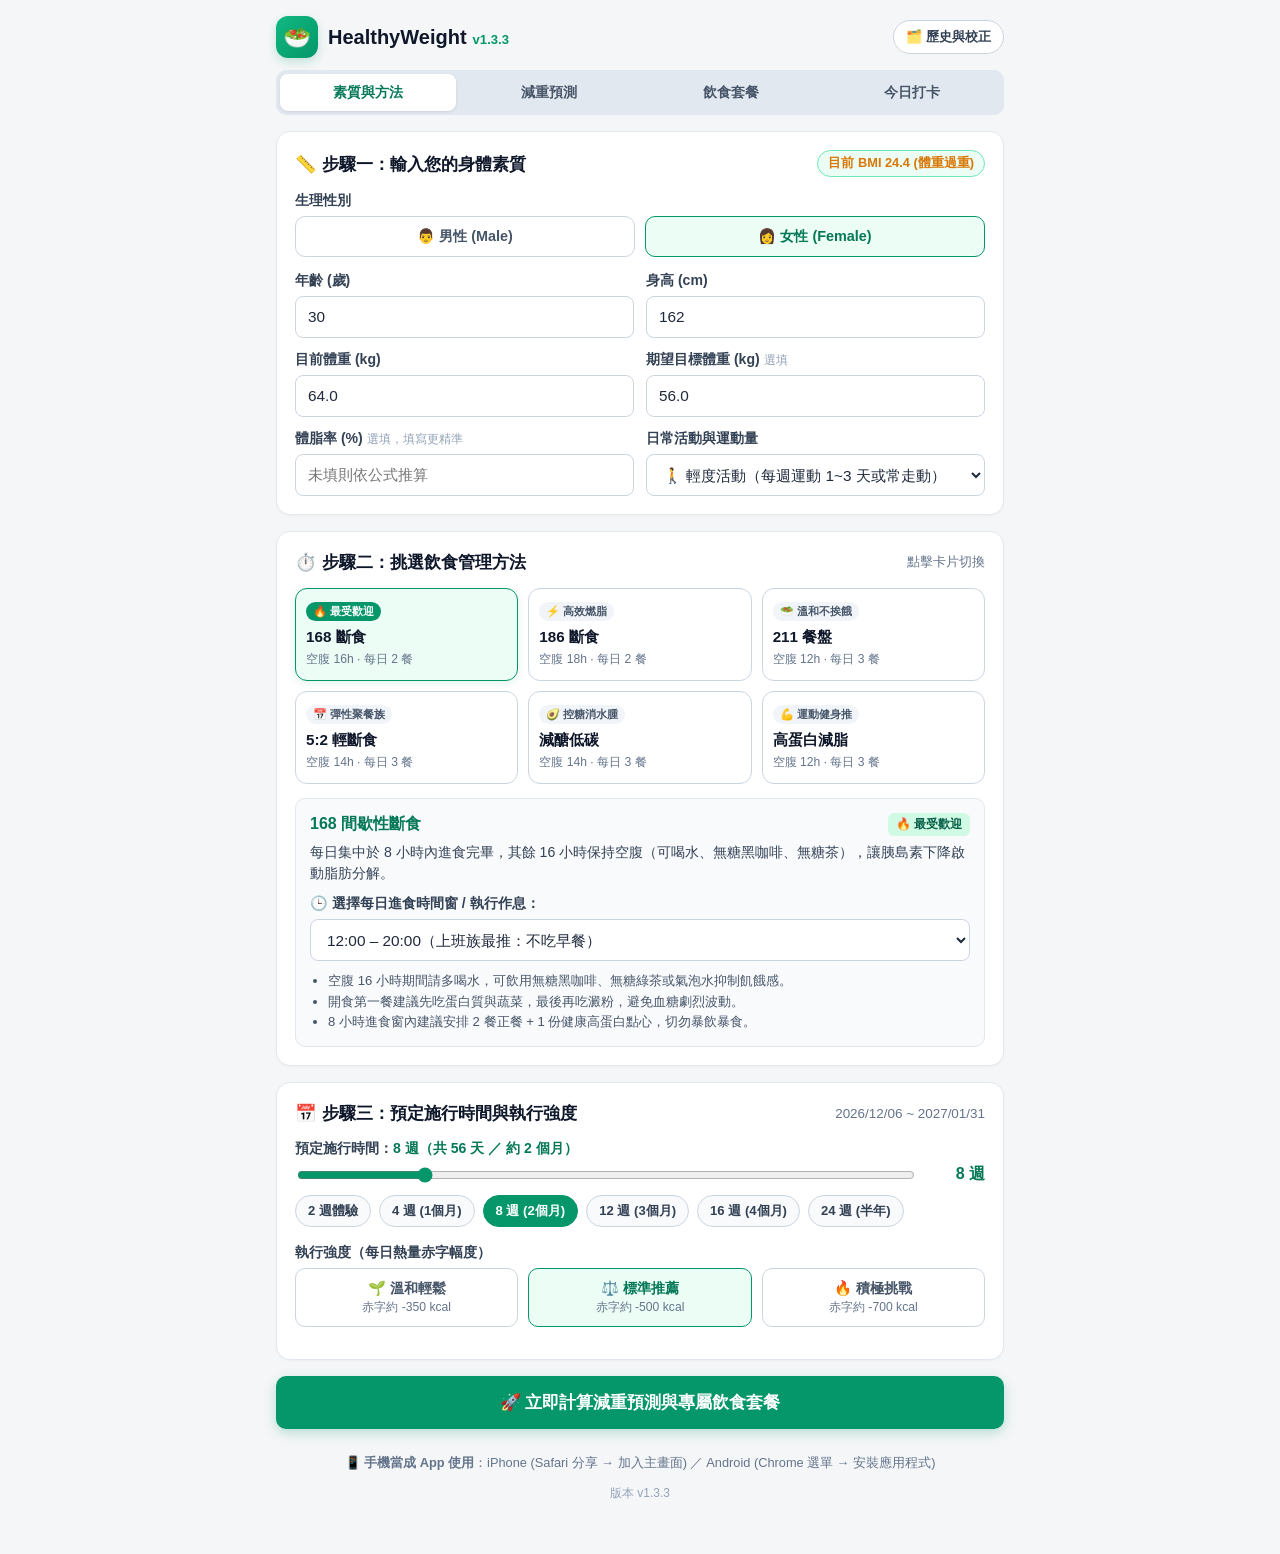
==== commit b94fcf67: "v1.3.3: Remove 1-4 numbers from nav tabs and enforce single-line alignment in header and tabs" ====
--- a/web/index.html
+++ b/web/index.html
@@ -11,7 +11,7 @@
   <link rel="manifest" href="manifest.webmanifest" />
   <link rel="icon" href="icon.svg" type="image/svg+xml" />
   <link rel="apple-touch-icon" href="icon.svg" />
-  <link rel="stylesheet" href="css/app.css?v=1.3.2" />
+  <link rel="stylesheet" href="css/app.css?v=1.3.3" />
 </head>
 <body>
   <div id="loading" class="loading-overlay hidden">載入飲食資料庫中…</div>
@@ -19,21 +19,19 @@
   <div class="app">
     <!-- 頂部品牌與導覽列 -->
     <header class="top-bar">
-      <div class="brand-row" style="justify-content: space-between">
-        <div style="display: flex; align-items: center; gap: 12px">
+      <div class="brand-row">
+        <div class="brand-left">
           <div class="brand-logo">🥗</div>
-          <div>
-            <h1 class="brand-title">HealthyWeight <span id="header-version" class="brand-sub">v1.3.2</span></h1>
-          </div>
+          <h1 class="brand-title">HealthyWeight <span id="header-version" class="brand-sub">v1.3.3</span></h1>
         </div>
         <button type="button" class="nav-tab history-top-btn" data-tab="history">🗂️ 歷史與校正</button>
       </div>
 
       <nav class="nav-tabs" aria-label="功能切換">
-        <button type="button" class="nav-tab active" data-tab="setup">1. 素質與方法</button>
-        <button type="button" class="nav-tab" data-tab="result">2. 減重預測</button>
-        <button type="button" class="nav-tab" data-tab="meals">3. 飲食套餐</button>
-        <button type="button" class="nav-tab" data-tab="tracker">4. 今日打卡</button>
+        <button type="button" class="nav-tab active" data-tab="setup">素質與方法</button>
+        <button type="button" class="nav-tab" data-tab="result">減重預測</button>
+        <button type="button" class="nav-tab" data-tab="meals">飲食套餐</button>
+        <button type="button" class="nav-tab" data-tab="tracker">今日打卡</button>
       </nav>
     </header>
 
@@ -726,6 +724,6 @@
     </footer>
   </div>
 
-  <script type="module" src="js/app.js?v=1.3.2"></script>
+  <script type="module" src="js/app.js?v=1.3.3"></script>
 </body>
 </html>
--- a/web/css/app.css
+++ b/web/css/app.css
@@ -49,34 +49,48 @@
 .brand-row {
   display: flex;
   align-items: center;
-  gap: 12px;
-  margin-bottom: 14px;
+  justify-content: space-between;
+  gap: 10px;
+  margin-bottom: 12px;
+  flex-wrap: nowrap;
+}
+
+.brand-left {
+  display: flex;
+  align-items: center;
+  gap: 10px;
+  min-width: 0;
 }
 
 .brand-logo {
-  width: 46px;
-  height: 46px;
+  width: 42px;
+  height: 42px;
+  flex-shrink: 0;
   border-radius: 12px;
   background: linear-gradient(135deg, #10b981, #059669);
   display: flex;
   align-items: center;
   justify-content: center;
-  font-size: 1.5rem;
+  font-size: 1.4rem;
   box-shadow: 0 4px 10px rgba(5, 150, 105, 0.2);
 }
 
 .brand-title {
   margin: 0;
-  font-size: 1.35rem;
+  font-size: 1.25rem;
   font-weight: 800;
   color: #0f172a;
+  white-space: nowrap;
+  display: flex;
+  align-items: baseline;
+  gap: 6px;
 }
 
 .brand-sub {
-  font-size: 0.85rem;
+  font-size: 0.82rem;
   font-weight: 600;
   color: var(--primary);
-  margin-left: 4px;
+  white-space: nowrap;
 }
 
 .brand-desc {
@@ -99,11 +113,16 @@
   background: transparent;
   color: #475569;
   font-weight: 700;
-  font-size: 0.86rem;
-  padding: 9px 6px;
+  font-size: 0.88rem;
+  padding: 9px 4px;
   border-radius: 8px;
   cursor: pointer;
   transition: all 0.15s ease;
+  white-space: nowrap;
+  display: flex;
+  align-items: center;
+  justify-content: center;
+  text-align: center;
 }
 
 .nav-tab.active {
@@ -119,12 +138,40 @@
   padding: 7px 12px;
   font-size: 0.82rem;
   border-radius: 999px;
+  white-space: nowrap;
+  flex-shrink: 0;
 }
 
 .history-top-btn.active {
   background: #f5f3ff;
   border-color: #8b5cf6;
   color: #6d28d9;
+}
+
+@media (max-width: 440px) {
+  .brand-logo {
+    width: 36px;
+    height: 36px;
+    font-size: 1.2rem;
+  }
+  .brand-title {
+    font-size: 1.1rem;
+    gap: 4px;
+  }
+  .brand-sub {
+    font-size: 0.76rem;
+  }
+  .history-top-btn {
+    padding: 6px 10px;
+    font-size: 0.78rem;
+  }
+  .nav-tabs {
+    gap: 4px;
+  }
+  .nav-tab {
+    font-size: 0.82rem;
+    padding: 8px 2px;
+  }
 }
 
 /* 卡片通用樣式 */
